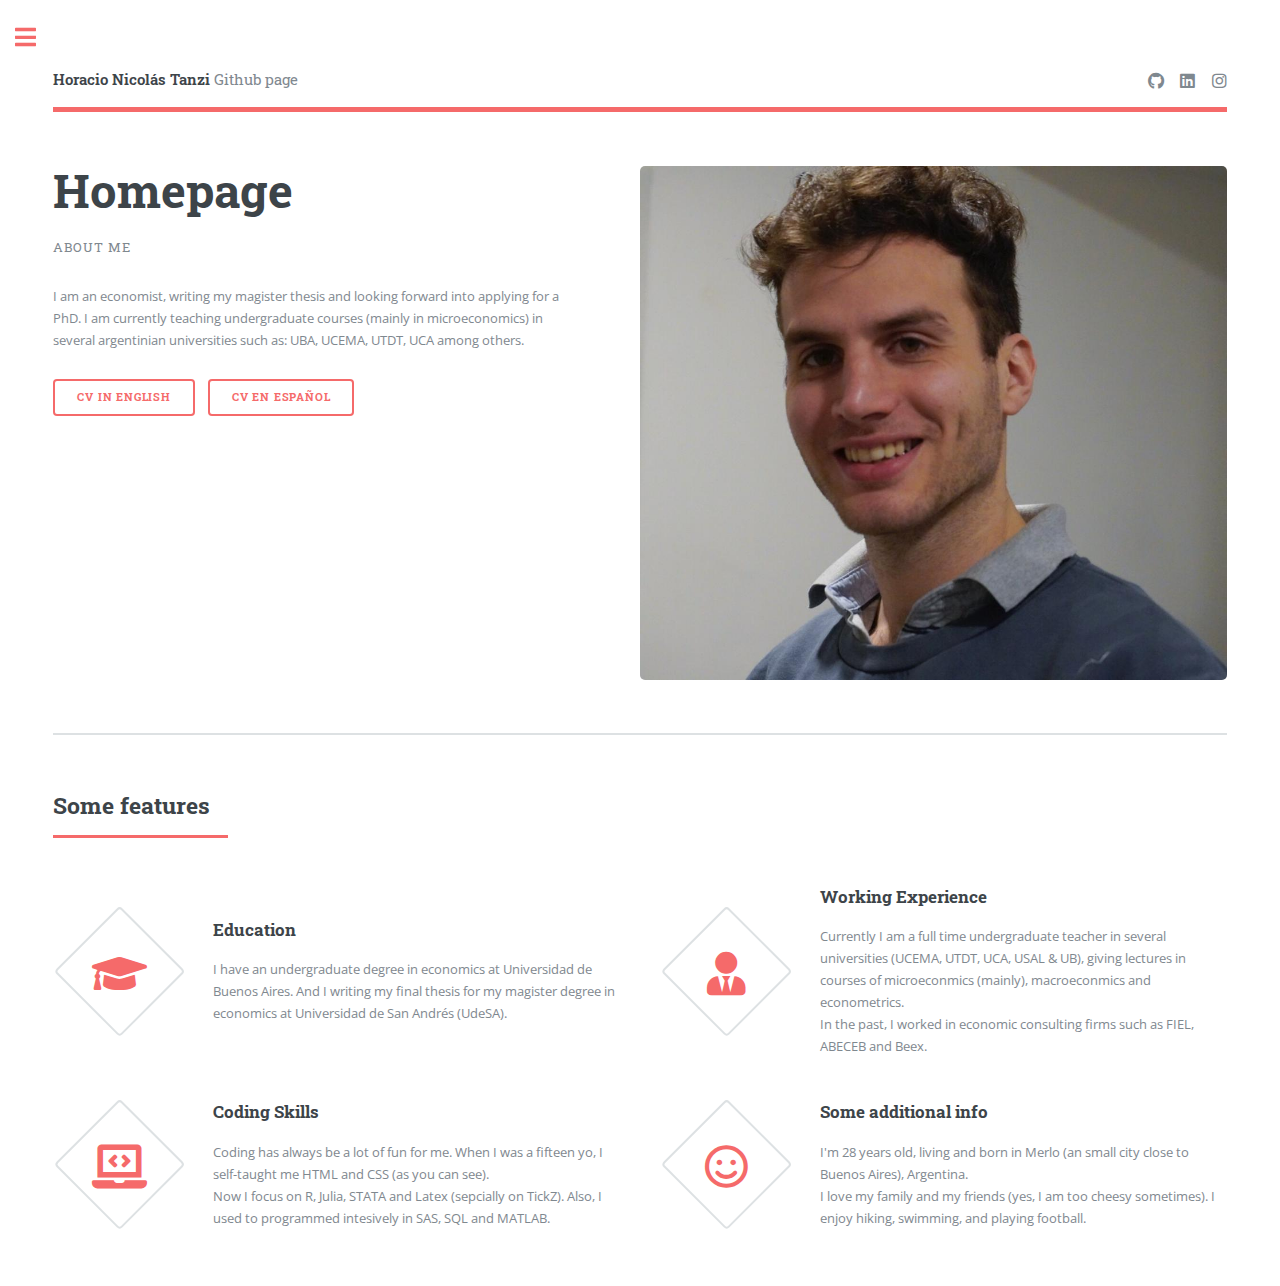
==== index.html @ 4863e39a "Add files via upload" ====
<!DOCTYPE HTML>
<html>
	<head>
		<title>Nicolas Tanzi</title>
		<meta charset="utf-8" />
		<meta name="viewport" content="width=device-width, initial-scale=1, user-scalable=no" />
		<link rel="stylesheet" href="assets/css/main.css" />
	</head>
	<body class="is-preload">

		<!-- Wrapper -->
			<div id="wrapper">

				<!-- Main -->
					<div id="main">
						<div class="inner">

							<!-- Header -->
								<header id="header">
									<a href="index.html" class="logo"><strong>Horacio Nicolás Tanzi</strong> Github page</a>
									<ul class="icons">
										<li><a href="https://github.com/nicotanzi" class="icon brands fa-github"><span class="label">GitHub</span></a></li>
										<li><a href="https://www.linkedin.com/in/nico-tanzi/" class="icon brands fa-linkedin"><span class="label">LinkedIn</span></a></li>
										<li><a href="https://www.instagram.com/tanzinicolas" class="icon brands fa-instagram"><span class="label">Instagram</span></a></li>
									</ul>
								</header>

							<!-- Banner -->
								<section id="banner">
									<div class="content">
										<header>
											<h1>Homepage</h1>
											<p>About me</p>
										</header>
										<p>I am an economist, writing my magister thesis and looking forward into applying for a PhD.
										I am currently teaching undergraduate courses (mainly in microeconomics) in several argentinian universities such as: UBA, UCEMA, UTDT, UCA among others.</p>
										<ul class="actions">
											<li><a href="CV\CV - Tanzi, Horacio Nicolas EN.pdf" class="button big">CV in english</a></li>
											<li><a href="CV\CV - Tanzi, Horacio Nicolás ES.pdf" class="button big">CV en español</a></li>
										</ul>
									</div>
									<span class="image object">
										<img src="images/pic02.jpg" alt="" />
									</span>
								</section>

							<!-- Información -->
								<section>
									<header class="major">
										<h2>Some features</h2>
									</header>
									<div class="features">
										<article>
											<span class="icon solid fa-graduation-cap"></span>
											<div class="content">
												<h3>Education</h3>
												<p>I have an undergraduate degree in economics at Universidad de Buenos Aires. And I writing my final thesis for my magister degree in economics at Universidad de San Andrés (UdeSA).</p>
											</div>
										</article>
										<article>
											<span class="icon solid fa-user-tie"></span>
											<div class="content">
												<h3>Working Experience</h3>
												<p>Currently I am a full time undergraduate teacher in several universities (UCEMA, UTDT, UCA, USAL & UB), giving lectures in courses of microeconmics (mainly), macroeconmics and econometrics.
												<br>In the past, I worked in economic consulting firms such as FIEL, ABECEB and Beex.</p>
											</div>
										</article>
										<article>
											<span class="icon solid fa-laptop-code"></span>
											<div class="content">
												<h3>Coding Skills</h3>
												<p>Coding has always be a lot of fun for me. When I was a fifteen yo, I self-taught me HTML and CSS (as you can see).
													<br>Now I focus on R, Julia, STATA and Latex (sepcially on TickZ).
													Also, I used to programmed intesively in SAS, SQL and MATLAB.</p>
											</div>
										</article>
										<article>
											<span class="icon fa-smile"></span>
											<div class="content">
												<h3>Some additional info</h3>
												<p>I'm 28 years old, living and born in Merlo (an small city close to Buenos Aires), Argentina.
													<br> I love my family and my friends (yes, I am too cheesy sometimes). I enjoy hiking, swimming, and playing football. </p>
											</div>
										</article>
									</div>
								</section>

						</div>
					</div>

				<!-- Barra Lateral -->
					<div id="sidebar">
						<div class="inner">

							<!-- Panel de búsqueda -->
								<section id="search" class="alt">
									<form method="post" action="#">
										<input type="text" name="query" id="query" placeholder="Search" />
									</form>
								</section>

							<!-- Menu -->
								<nav id="menu">
									<header class="major">
										<h2>Menu</h2>
									</header>
									<ul>
										<li><a href="index.html">Homepage</a></li>
										<li><a href="resume.html">Resume</a></li>
										<li><a href="coding_sample.html">Coding Sample</a></li>
										<li>
											<span class="opener">Teaching</span>
											<ul>
												<li><a href="#">Recursive Macroeconomics - UdeSA</a></li>
												<li><a href="#">Teoría Microeconómica - UCEMA</a></li>
												<li><a href="#">Econometría - UB</a></li>
												<li><a href="#">Economía II - UTDT</a></li>
												<li><a href="#">Microeconomía - USAL</a></li>
												<li><a href="#">Microeconomía Superior - USAL</a></li>
												<li><a href="#">Introducción a la Microeconomía - UCA</a></li>
												<li><a href="#">Microeconomía I - UBA</a></li>
												<li><a href="#">Introducción a la Microeconomía - UdeSA</a></li>
											</ul>
										</li>
										<li><a href="#">Magister Thesis</a></li>
										<li>
											<span class="opener">Other Projects</span>
											<ul>
												<li><a href="#">Gender Gap</a></li>
												<li><a href="#">A guide to HANK</a></li>
												<li><a href="#">Value Function Iteration in Julia</a></li>
											</ul>
										</li>
									</ul>
								</nav>

							<!-- Contacto -->
								<section>
									<header class="major">
										<h2>Contact info</h2>
									</header>
									<!-- <p>Some optional text.</p> -->
									<ul class="contact">
										<li class="icon solid fa-envelope">nico[.]tanzi[a]gmail[.]com</li>
										<li class="icon solid fa-phone"> +54 11 3619-xxxx</li>
										<li class="icon solid fa-home">Merlo, Buenos Aires<br />
										Argentina</li>
									</ul>
								</section>

							<!-- Pie -->
								<footer id="footer">
									<p class="copyright"> Thanks for visiting this humble page! Have a nice day!</p>
								</footer>

						</div>
					</div>

			</div>

		<!-- Scripts -->
			<script src="assets/js/jquery.min.js"></script>
			<script src="assets/js/browser.min.js"></script>
			<script src="assets/js/breakpoints.min.js"></script>
			<script src="assets/js/util.js"></script>
			<script src="assets/js/main.js"></script>

	</body>
</html>
---- assets/css/main.css ----
@import url(fontawesome-all.min.css);
@import url("https://fonts.googleapis.com/css?family=Open+Sans:400,600,400italic,600italic|Roboto+Slab:400,700");
/*
	Editorial by HTML5 UP
	html5up.net | @ajlkn
	Free for personal and commercial use under the CCA 3.0 license (html5up.net/license)
*/
html, body, div, span, applet, object,
iframe, h1, h2, h3, h4, h5, h6, p, blockquote,
pre, a, abbr, acronym, address, big, cite,
code, del, dfn, em, img, ins, kbd, q, s, samp,
small, strike, strong, sub, sup, tt, var, b,
u, i, center, dl, dt, dd, ol, ul, li, fieldset,
form, label, legend, table, caption, tbody,
tfoot, thead, tr, th, td, article, aside,
canvas, details, embed, figure, figcaption,
footer, header, hgroup, menu, nav, output, ruby,
section, summary, time, mark, audio, video {
  margin: 0;
  padding: 0;
  border: 0;
  font-size: 100%;
  font: inherit;
  vertical-align: baseline; }

article, aside, details, figcaption, figure,
footer, header, hgroup, menu, nav, section {
  display: block; }

body {
  line-height: 1; }

ol, ul {
  list-style: none; }

blockquote, q {
  quotes: none; }
  blockquote:before, blockquote:after, q:before, q:after {
    content: '';
    content: none; }

table {
  border-collapse: collapse;
  border-spacing: 0; }

body {
  -webkit-text-size-adjust: none; }

mark {
  background-color: transparent;
  color: inherit; }

input::-moz-focus-inner {
  border: 0;
  padding: 0; }

input, select, textarea {
  -moz-appearance: none;
  -webkit-appearance: none;
  -ms-appearance: none;
  appearance: none; }

/* Basic */
@-ms-viewport {
  width: device-width; }

body {
  -ms-overflow-style: scrollbar; }

@media screen and (max-width: 480px) {
  html, body {
    min-width: 320px; } }

html {
  box-sizing: border-box; }

*, *:before, *:after {
  box-sizing: inherit; }

body {
  background: #ffffff; }
  body.is-preload *, body.is-preload *:before, body.is-preload *:after, body.is-resizing *, body.is-resizing *:before, body.is-resizing *:after {
    -moz-animation: none !important;
    -webkit-animation: none !important;
    -ms-animation: none !important;
    animation: none !important;
    -moz-transition: none !important;
    -webkit-transition: none !important;
    -ms-transition: none !important;
    transition: none !important; }

/* Type */
body, input, select, textarea {
  color: #7f888f;
  font-family: "Open Sans", sans-serif;
  font-size: 13pt;
  font-weight: 400;
  line-height: 1.65; }
  @media screen and (max-width: 1680px) {
    body, input, select, textarea {
      font-size: 11pt; } }
  @media screen and (max-width: 1280px) {
    body, input, select, textarea {
      font-size: 10pt; } }
  @media screen and (max-width: 360px) {
    body, input, select, textarea {
      font-size: 9pt; } }

a {
  -moz-transition: color 0.2s ease-in-out, border-bottom-color 0.2s ease-in-out;
  -webkit-transition: color 0.2s ease-in-out, border-bottom-color 0.2s ease-in-out;
  -ms-transition: color 0.2s ease-in-out, border-bottom-color 0.2s ease-in-out;
  transition: color 0.2s ease-in-out, border-bottom-color 0.2s ease-in-out;
  border-bottom: dotted 1px;
  color: #f56a6a;
  text-decoration: none; }
  a:hover {
    border-bottom-color: #f56a6a;
    color: #f56a6a !important; }
    a:hover strong {
      color: inherit; }

strong, b {
  color: #3d4449;
  font-weight: 600; }

em, i {
  font-style: italic; }

p {
  margin: 0 0 2em 0; }

h1, h2, h3, h4, h5, h6 {
  color: #3d4449;
  font-family: "Roboto Slab", serif;
  font-weight: 700;
  line-height: 1.5;
  margin: 0 0 1em 0; }
  h1 a, h2 a, h3 a, h4 a, h5 a, h6 a {
    color: inherit;
    text-decoration: none;
    border-bottom: 0; }

h1 {
  font-size: 4em;
  margin: 0 0 0.5em 0;
  line-height: 1.3; }

h2 {
  font-size: 1.75em; }

h3 {
  font-size: 1.25em; }

h4 {
  font-size: 1.1em; }

h5 {
  font-size: 0.9em; }

h6 {
  font-size: 0.7em; }

@media screen and (max-width: 1680px) {
  h1 {
    font-size: 3.5em; } }

@media screen and (max-width: 980px) {
  h1 {
    font-size: 3.25em; } }

@media screen and (max-width: 736px) {
  h1 {
    font-size: 2em;
    line-height: 1.4; }
  h2 {
    font-size: 1.5em; } }

sub {
  font-size: 0.8em;
  position: relative;
  top: 0.5em; }

sup {
  font-size: 0.8em;
  position: relative;
  top: -0.5em; }

blockquote {
  border-left: solid 3px rgba(210, 215, 217, 0.75);
  font-style: italic;
  margin: 0 0 2em 0;
  padding: 0.5em 0 0.5em 2em; }

code {
  background: rgba(230, 235, 237, 0.25);
  border-radius: 0.375em;
  border: solid 1px rgba(210, 215, 217, 0.75);
  font-family: "Courier New", monospace;
  font-size: 0.9em;
  margin: 0 0.25em;
  padding: 0.25em 0.65em; }

pre {
  -webkit-overflow-scrolling: touch;
  font-family: "Courier New", monospace;
  font-size: 0.9em;
  margin: 0 0 2em 0; }
  pre code {
    display: block;
    line-height: 1.75;
    padding: 1em 1.5em;
    overflow-x: auto; }

hr {
  border: 0;
  border-bottom: solid 1px rgba(210, 215, 217, 0.75);
  margin: 2em 0; }
  hr.major {
    margin: 3em 0; }

.align-left {
  text-align: left; }

.align-center {
  text-align: center; }

.align-right {
  text-align: right; }

/* Row */
.row {
  display: flex;
  flex-wrap: wrap;
  box-sizing: border-box;
  align-items: stretch; }
  .row > * {
    box-sizing: border-box; }
  .row.gtr-uniform > * > :last-child {
    margin-bottom: 0; }
  .row.aln-left {
    justify-content: flex-start; }
  .row.aln-center {
    justify-content: center; }
  .row.aln-right {
    justify-content: flex-end; }
  .row.aln-top {
    align-items: flex-start; }
  .row.aln-middle {
    align-items: center; }
  .row.aln-bottom {
    align-items: flex-end; }
  .row > .imp {
    order: -1; }
  .row > .col-1 {
    width: 8.33333%; }
  .row > .off-1 {
    margin-left: 8.33333%; }
  .row > .col-2 {
    width: 16.66667%; }
  .row > .off-2 {
    margin-left: 16.66667%; }
  .row > .col-3 {
    width: 25%; }
  .row > .off-3 {
    margin-left: 25%; }
  .row > .col-4 {
    width: 33.33333%; }
  .row > .off-4 {
    margin-left: 33.33333%; }
  .row > .col-5 {
    width: 41.66667%; }
  .row > .off-5 {
    margin-left: 41.66667%; }
  .row > .col-6 {
    width: 50%; }
  .row > .off-6 {
    margin-left: 50%; }
  .row > .col-7 {
    width: 58.33333%; }
  .row > .off-7 {
    margin-left: 58.33333%; }
  .row > .col-8 {
    width: 66.66667%; }
  .row > .off-8 {
    margin-left: 66.66667%; }
  .row > .col-9 {
    width: 75%; }
  .row > .off-9 {
    margin-left: 75%; }
  .row > .col-10 {
    width: 83.33333%; }
  .row > .off-10 {
    margin-left: 83.33333%; }
  .row > .col-11 {
    width: 91.66667%; }
  .row > .off-11 {
    margin-left: 91.66667%; }
  .row > .col-12 {
    width: 100%; }
  .row > .off-12 {
    margin-left: 100%; }
  .row.gtr-0 {
    margin-top: 0;
    margin-left: 0em; }
    .row.gtr-0 > * {
      padding: 0 0 0 0em; }
    .row.gtr-0.gtr-uniform {
      margin-top: 0em; }
      .row.gtr-0.gtr-uniform > * {
        padding-top: 0em; }
  .row.gtr-25 {
    margin-top: 0;
    margin-left: -0.375em; }
    .row.gtr-25 > * {
      padding: 0 0 0 0.375em; }
    .row.gtr-25.gtr-uniform {
      margin-top: -0.375em; }
      .row.gtr-25.gtr-uniform > * {
        padding-top: 0.375em; }
  .row.gtr-50 {
    margin-top: 0;
    margin-left: -0.75em; }
    .row.gtr-50 > * {
      padding: 0 0 0 0.75em; }
    .row.gtr-50.gtr-uniform {
      margin-top: -0.75em; }
      .row.gtr-50.gtr-uniform > * {
        padding-top: 0.75em; }
  .row {
    margin-top: 0;
    margin-left: -1.5em; }
    .row > * {
      padding: 0 0 0 1.5em; }
    .row.gtr-uniform {
      margin-top: -1.5em; }
      .row.gtr-uniform > * {
        padding-top: 1.5em; }
  .row.gtr-150 {
    margin-top: 0;
    margin-left: -2.25em; }
    .row.gtr-150 > * {
      padding: 0 0 0 2.25em; }
    .row.gtr-150.gtr-uniform {
      margin-top: -2.25em; }
      .row.gtr-150.gtr-uniform > * {
        padding-top: 2.25em; }
  .row.gtr-200 {
    margin-top: 0;
    margin-left: -3em; }
    .row.gtr-200 > * {
      padding: 0 0 0 3em; }
    .row.gtr-200.gtr-uniform {
      margin-top: -3em; }
      .row.gtr-200.gtr-uniform > * {
        padding-top: 3em; }
  @media screen and (max-width: 1680px) {
    .row {
      display: flex;
      flex-wrap: wrap;
      box-sizing: border-box;
      align-items: stretch; }
      .row > * {
        box-sizing: border-box; }
      .row.gtr-uniform > * > :last-child {
        margin-bottom: 0; }
      .row.aln-left {
        justify-content: flex-start; }
      .row.aln-center {
        justify-content: center; }
      .row.aln-right {
        justify-content: flex-end; }
      .row.aln-top {
        align-items: flex-start; }
      .row.aln-middle {
        align-items: center; }
      .row.aln-bottom {
        align-items: flex-end; }
      .row > .imp-xlarge {
        order: -1; }
      .row > .col-1-xlarge {
        width: 8.33333%; }
      .row > .off-1-xlarge {
        margin-left: 8.33333%; }
      .row > .col-2-xlarge {
        width: 16.66667%; }
      .row > .off-2-xlarge {
        margin-left: 16.66667%; }
      .row > .col-3-xlarge {
        width: 25%; }
      .row > .off-3-xlarge {
        margin-left: 25%; }
      .row > .col-4-xlarge {
        width: 33.33333%; }
      .row > .off-4-xlarge {
        margin-left: 33.33333%; }
      .row > .col-5-xlarge {
        width: 41.66667%; }
      .row > .off-5-xlarge {
        margin-left: 41.66667%; }
      .row > .col-6-xlarge {
        width: 50%; }
      .row > .off-6-xlarge {
        margin-left: 50%; }
      .row > .col-7-xlarge {
        width: 58.33333%; }
      .row > .off-7-xlarge {
        margin-left: 58.33333%; }
      .row > .col-8-xlarge {
        width: 66.66667%; }
      .row > .off-8-xlarge {
        margin-left: 66.66667%; }
      .row > .col-9-xlarge {
        width: 75%; }
      .row > .off-9-xlarge {
        margin-left: 75%; }
      .row > .col-10-xlarge {
        width: 83.33333%; }
      .row > .off-10-xlarge {
        margin-left: 83.33333%; }
      .row > .col-11-xlarge {
        width: 91.66667%; }
      .row > .off-11-xlarge {
        margin-left: 91.66667%; }
      .row > .col-12-xlarge {
        width: 100%; }
      .row > .off-12-xlarge {
        margin-left: 100%; }
      .row.gtr-0 {
        margin-top: 0;
        margin-left: 0em; }
        .row.gtr-0 > * {
          padding: 0 0 0 0em; }
        .row.gtr-0.gtr-uniform {
          margin-top: 0em; }
          .row.gtr-0.gtr-uniform > * {
            padding-top: 0em; }
      .row.gtr-25 {
        margin-top: 0;
        margin-left: -0.375em; }
        .row.gtr-25 > * {
          padding: 0 0 0 0.375em; }
        .row.gtr-25.gtr-uniform {
          margin-top: -0.375em; }
          .row.gtr-25.gtr-uniform > * {
            padding-top: 0.375em; }
      .row.gtr-50 {
        margin-top: 0;
        margin-left: -0.75em; }
        .row.gtr-50 > * {
          padding: 0 0 0 0.75em; }
        .row.gtr-50.gtr-uniform {
          margin-top: -0.75em; }
          .row.gtr-50.gtr-uniform > * {
            padding-top: 0.75em; }
      .row {
        margin-top: 0;
        margin-left: -1.5em; }
        .row > * {
          padding: 0 0 0 1.5em; }
        .row.gtr-uniform {
          margin-top: -1.5em; }
          .row.gtr-uniform > * {
            padding-top: 1.5em; }
      .row.gtr-150 {
        margin-top: 0;
        margin-left: -2.25em; }
        .row.gtr-150 > * {
          padding: 0 0 0 2.25em; }
        .row.gtr-150.gtr-uniform {
          margin-top: -2.25em; }
          .row.gtr-150.gtr-uniform > * {
            padding-top: 2.25em; }
      .row.gtr-200 {
        margin-top: 0;
        margin-left: -3em; }
        .row.gtr-200 > * {
          padding: 0 0 0 3em; }
        .row.gtr-200.gtr-uniform {
          margin-top: -3em; }
          .row.gtr-200.gtr-uniform > * {
            padding-top: 3em; } }
  @media screen and (max-width: 1280px) {
    .row {
      display: flex;
      flex-wrap: wrap;
      box-sizing: border-box;
      align-items: stretch; }
      .row > * {
        box-sizing: border-box; }
      .row.gtr-uniform > * > :last-child {
        margin-bottom: 0; }
      .row.aln-left {
        justify-content: flex-start; }
      .row.aln-center {
        justify-content: center; }
      .row.aln-right {
        justify-content: flex-end; }
      .row.aln-top {
        align-items: flex-start; }
      .row.aln-middle {
        align-items: center; }
      .row.aln-bottom {
        align-items: flex-end; }
      .row > .imp-large {
        order: -1; }
      .row > .col-1-large {
        width: 8.33333%; }
      .row > .off-1-large {
        margin-left: 8.33333%; }
      .row > .col-2-large {
        width: 16.66667%; }
      .row > .off-2-large {
        margin-left: 16.66667%; }
      .row > .col-3-large {
        width: 25%; }
      .row > .off-3-large {
        margin-left: 25%; }
      .row > .col-4-large {
        width: 33.33333%; }
      .row > .off-4-large {
        margin-left: 33.33333%; }
      .row > .col-5-large {
        width: 41.66667%; }
      .row > .off-5-large {
        margin-left: 41.66667%; }
      .row > .col-6-large {
        width: 50%; }
      .row > .off-6-large {
        margin-left: 50%; }
      .row > .col-7-large {
        width: 58.33333%; }
      .row > .off-7-large {
        margin-left: 58.33333%; }
      .row > .col-8-large {
        width: 66.66667%; }
      .row > .off-8-large {
        margin-left: 66.66667%; }
      .row > .col-9-large {
        width: 75%; }
      .row > .off-9-large {
        margin-left: 75%; }
      .row > .col-10-large {
        width: 83.33333%; }
      .row > .off-10-large {
        margin-left: 83.33333%; }
      .row > .col-11-large {
        width: 91.66667%; }
      .row > .off-11-large {
        margin-left: 91.66667%; }
      .row > .col-12-large {
        width: 100%; }
      .row > .off-12-large {
        margin-left: 100%; }
      .row.gtr-0 {
        margin-top: 0;
        margin-left: 0em; }
        .row.gtr-0 > * {
          padding: 0 0 0 0em; }
        .row.gtr-0.gtr-uniform {
          margin-top: 0em; }
          .row.gtr-0.gtr-uniform > * {
            padding-top: 0em; }
      .row.gtr-25 {
        margin-top: 0;
        margin-left: -0.375em; }
        .row.gtr-25 > * {
          padding: 0 0 0 0.375em; }
        .row.gtr-25.gtr-uniform {
          margin-top: -0.375em; }
          .row.gtr-25.gtr-uniform > * {
            padding-top: 0.375em; }
      .row.gtr-50 {
        margin-top: 0;
        margin-left: -0.75em; }
        .row.gtr-50 > * {
          padding: 0 0 0 0.75em; }
        .row.gtr-50.gtr-uniform {
          margin-top: -0.75em; }
          .row.gtr-50.gtr-uniform > * {
            padding-top: 0.75em; }
      .row {
        margin-top: 0;
        margin-left: -1.5em; }
        .row > * {
          padding: 0 0 0 1.5em; }
        .row.gtr-uniform {
          margin-top: -1.5em; }
          .row.gtr-uniform > * {
            padding-top: 1.5em; }
      .row.gtr-150 {
        margin-top: 0;
        margin-left: -2.25em; }
        .row.gtr-150 > * {
          padding: 0 0 0 2.25em; }
        .row.gtr-150.gtr-uniform {
          margin-top: -2.25em; }
          .row.gtr-150.gtr-uniform > * {
            padding-top: 2.25em; }
      .row.gtr-200 {
        margin-top: 0;
        margin-left: -3em; }
        .row.gtr-200 > * {
          padding: 0 0 0 3em; }
        .row.gtr-200.gtr-uniform {
          margin-top: -3em; }
          .row.gtr-200.gtr-uniform > * {
            padding-top: 3em; } }
  @media screen and (max-width: 980px) {
    .row {
      display: flex;
      flex-wrap: wrap;
      box-sizing: border-box;
      align-items: stretch; }
      .row > * {
        box-sizing: border-box; }
      .row.gtr-uniform > * > :last-child {
        margin-bottom: 0; }
      .row.aln-left {
        justify-content: flex-start; }
      .row.aln-center {
        justify-content: center; }
      .row.aln-right {
        justify-content: flex-end; }
      .row.aln-top {
        align-items: flex-start; }
      .row.aln-middle {
        align-items: center; }
      .row.aln-bottom {
        align-items: flex-end; }
      .row > .imp-medium {
        order: -1; }
      .row > .col-1-medium {
        width: 8.33333%; }
      .row > .off-1-medium {
        margin-left: 8.33333%; }
      .row > .col-2-medium {
        width: 16.66667%; }
      .row > .off-2-medium {
        margin-left: 16.66667%; }
      .row > .col-3-medium {
        width: 25%; }
      .row > .off-3-medium {
        margin-left: 25%; }
      .row > .col-4-medium {
        width: 33.33333%; }
      .row > .off-4-medium {
        margin-left: 33.33333%; }
      .row > .col-5-medium {
        width: 41.66667%; }
      .row > .off-5-medium {
        margin-left: 41.66667%; }
      .row > .col-6-medium {
        width: 50%; }
      .row > .off-6-medium {
        margin-left: 50%; }
      .row > .col-7-medium {
        width: 58.33333%; }
      .row > .off-7-medium {
        margin-left: 58.33333%; }
      .row > .col-8-medium {
        width: 66.66667%; }
      .row > .off-8-medium {
        margin-left: 66.66667%; }
      .row > .col-9-medium {
        width: 75%; }
      .row > .off-9-medium {
        margin-left: 75%; }
      .row > .col-10-medium {
        width: 83.33333%; }
      .row > .off-10-medium {
        margin-left: 83.33333%; }
      .row > .col-11-medium {
        width: 91.66667%; }
      .row > .off-11-medium {
        margin-left: 91.66667%; }
      .row > .col-12-medium {
        width: 100%; }
      .row > .off-12-medium {
        margin-left: 100%; }
      .row.gtr-0 {
        margin-top: 0;
        margin-left: 0em; }
        .row.gtr-0 > * {
          padding: 0 0 0 0em; }
        .row.gtr-0.gtr-uniform {
          margin-top: 0em; }
          .row.gtr-0.gtr-uniform > * {
            padding-top: 0em; }
      .row.gtr-25 {
        margin-top: 0;
        margin-left: -0.375em; }
        .row.gtr-25 > * {
          padding: 0 0 0 0.375em; }
        .row.gtr-25.gtr-uniform {
          margin-top: -0.375em; }
          .row.gtr-25.gtr-uniform > * {
            padding-top: 0.375em; }
      .row.gtr-50 {
        margin-top: 0;
        margin-left: -0.75em; }
        .row.gtr-50 > * {
          padding: 0 0 0 0.75em; }
        .row.gtr-50.gtr-uniform {
          margin-top: -0.75em; }
          .row.gtr-50.gtr-uniform > * {
            padding-top: 0.75em; }
      .row {
        margin-top: 0;
        margin-left: -1.5em; }
        .row > * {
          padding: 0 0 0 1.5em; }
        .row.gtr-uniform {
          margin-top: -1.5em; }
          .row.gtr-uniform > * {
            padding-top: 1.5em; }
      .row.gtr-150 {
        margin-top: 0;
        margin-left: -2.25em; }
        .row.gtr-150 > * {
          padding: 0 0 0 2.25em; }
        .row.gtr-150.gtr-uniform {
          margin-top: -2.25em; }
          .row.gtr-150.gtr-uniform > * {
            padding-top: 2.25em; }
      .row.gtr-200 {
        margin-top: 0;
        margin-left: -3em; }
        .row.gtr-200 > * {
          padding: 0 0 0 3em; }
        .row.gtr-200.gtr-uniform {
          margin-top: -3em; }
          .row.gtr-200.gtr-uniform > * {
            padding-top: 3em; } }
  @media screen and (max-width: 736px) {
    .row {
      display: flex;
      flex-wrap: wrap;
      box-sizing: border-box;
      align-items: stretch; }
      .row > * {
        box-sizing: border-box; }
      .row.gtr-uniform > * > :last-child {
        margin-bottom: 0; }
      .row.aln-left {
        justify-content: flex-start; }
      .row.aln-center {
        justify-content: center; }
      .row.aln-right {
        justify-content: flex-end; }
      .row.aln-top {
        align-items: flex-start; }
      .row.aln-middle {
        align-items: center; }
      .row.aln-bottom {
        align-items: flex-end; }
      .row > .imp-small {
        order: -1; }
      .row > .col-1-small {
        width: 8.33333%; }
      .row > .off-1-small {
        margin-left: 8.33333%; }
      .row > .col-2-small {
        width: 16.66667%; }
      .row > .off-2-small {
        margin-left: 16.66667%; }
      .row > .col-3-small {
        width: 25%; }
      .row > .off-3-small {
        margin-left: 25%; }
      .row > .col-4-small {
        width: 33.33333%; }
      .row > .off-4-small {
        margin-left: 33.33333%; }
      .row > .col-5-small {
        width: 41.66667%; }
      .row > .off-5-small {
        margin-left: 41.66667%; }
      .row > .col-6-small {
        width: 50%; }
      .row > .off-6-small {
        margin-left: 50%; }
      .row > .col-7-small {
        width: 58.33333%; }
      .row > .off-7-small {
        margin-left: 58.33333%; }
      .row > .col-8-small {
        width: 66.66667%; }
      .row > .off-8-small {
        margin-left: 66.66667%; }
      .row > .col-9-small {
        width: 75%; }
      .row > .off-9-small {
        margin-left: 75%; }
      .row > .col-10-small {
        width: 83.33333%; }
      .row > .off-10-small {
        margin-left: 83.33333%; }
      .row > .col-11-small {
        width: 91.66667%; }
      .row > .off-11-small {
        margin-left: 91.66667%; }
      .row > .col-12-small {
        width: 100%; }
      .row > .off-12-small {
        margin-left: 100%; }
      .row.gtr-0 {
        margin-top: 0;
        margin-left: 0em; }
        .row.gtr-0 > * {
          padding: 0 0 0 0em; }
        .row.gtr-0.gtr-uniform {
          margin-top: 0em; }
          .row.gtr-0.gtr-uniform > * {
            padding-top: 0em; }
      .row.gtr-25 {
        margin-top: 0;
        margin-left: -0.375em; }
        .row.gtr-25 > * {
          padding: 0 0 0 0.375em; }
        .row.gtr-25.gtr-uniform {
          margin-top: -0.375em; }
          .row.gtr-25.gtr-uniform > * {
            padding-top: 0.375em; }
      .row.gtr-50 {
        margin-top: 0;
        margin-left: -0.75em; }
        .row.gtr-50 > * {
          padding: 0 0 0 0.75em; }
        .row.gtr-50.gtr-uniform {
          margin-top: -0.75em; }
          .row.gtr-50.gtr-uniform > * {
            padding-top: 0.75em; }
      .row {
        margin-top: 0;
        margin-left: -1.5em; }
        .row > * {
          padding: 0 0 0 1.5em; }
        .row.gtr-uniform {
          margin-top: -1.5em; }
          .row.gtr-uniform > * {
            padding-top: 1.5em; }
      .row.gtr-150 {
        margin-top: 0;
        margin-left: -2.25em; }
        .row.gtr-150 > * {
          padding: 0 0 0 2.25em; }
        .row.gtr-150.gtr-uniform {
          margin-top: -2.25em; }
          .row.gtr-150.gtr-uniform > * {
            padding-top: 2.25em; }
      .row.gtr-200 {
        margin-top: 0;
        margin-left: -3em; }
        .row.gtr-200 > * {
          padding: 0 0 0 3em; }
        .row.gtr-200.gtr-uniform {
          margin-top: -3em; }
          .row.gtr-200.gtr-uniform > * {
            padding-top: 3em; } }
  @media screen and (max-width: 480px) {
    .row {
      display: flex;
      flex-wrap: wrap;
      box-sizing: border-box;
      align-items: stretch; }
      .row > * {
        box-sizing: border-box; }
      .row.gtr-uniform > * > :last-child {
        margin-bottom: 0; }
      .row.aln-left {
        justify-content: flex-start; }
      .row.aln-center {
        justify-content: center; }
      .row.aln-right {
        justify-content: flex-end; }
      .row.aln-top {
        align-items: flex-start; }
      .row.aln-middle {
        align-items: center; }
      .row.aln-bottom {
        align-items: flex-end; }
      .row > .imp-xsmall {
        order: -1; }
      .row > .col-1-xsmall {
        width: 8.33333%; }
      .row > .off-1-xsmall {
        margin-left: 8.33333%; }
      .row > .col-2-xsmall {
        width: 16.66667%; }
      .row > .off-2-xsmall {
        margin-left: 16.66667%; }
      .row > .col-3-xsmall {
        width: 25%; }
      .row > .off-3-xsmall {
        margin-left: 25%; }
      .row > .col-4-xsmall {
        width: 33.33333%; }
      .row > .off-4-xsmall {
        margin-left: 33.33333%; }
      .row > .col-5-xsmall {
        width: 41.66667%; }
      .row > .off-5-xsmall {
        margin-left: 41.66667%; }
      .row > .col-6-xsmall {
        width: 50%; }
      .row > .off-6-xsmall {
        margin-left: 50%; }
      .row > .col-7-xsmall {
        width: 58.33333%; }
      .row > .off-7-xsmall {
        margin-left: 58.33333%; }
      .row > .col-8-xsmall {
        width: 66.66667%; }
      .row > .off-8-xsmall {
        margin-left: 66.66667%; }
      .row > .col-9-xsmall {
        width: 75%; }
      .row > .off-9-xsmall {
        margin-left: 75%; }
      .row > .col-10-xsmall {
        width: 83.33333%; }
      .row > .off-10-xsmall {
        margin-left: 83.33333%; }
      .row > .col-11-xsmall {
        width: 91.66667%; }
      .row > .off-11-xsmall {
        margin-left: 91.66667%; }
      .row > .col-12-xsmall {
        width: 100%; }
      .row > .off-12-xsmall {
        margin-left: 100%; }
      .row.gtr-0 {
        margin-top: 0;
        margin-left: 0em; }
        .row.gtr-0 > * {
          padding: 0 0 0 0em; }
        .row.gtr-0.gtr-uniform {
          margin-top: 0em; }
          .row.gtr-0.gtr-uniform > * {
            padding-top: 0em; }
      .row.gtr-25 {
        margin-top: 0;
        margin-left: -0.375em; }
        .row.gtr-25 > * {
          padding: 0 0 0 0.375em; }
        .row.gtr-25.gtr-uniform {
          margin-top: -0.375em; }
          .row.gtr-25.gtr-uniform > * {
            padding-top: 0.375em; }
      .row.gtr-50 {
        margin-top: 0;
        margin-left: -0.75em; }
        .row.gtr-50 > * {
          padding: 0 0 0 0.75em; }
        .row.gtr-50.gtr-uniform {
          margin-top: -0.75em; }
          .row.gtr-50.gtr-uniform > * {
            padding-top: 0.75em; }
      .row {
        margin-top: 0;
        margin-left: -1.5em; }
        .row > * {
          padding: 0 0 0 1.5em; }
        .row.gtr-uniform {
          margin-top: -1.5em; }
          .row.gtr-uniform > * {
            padding-top: 1.5em; }
      .row.gtr-150 {
        margin-top: 0;
        margin-left: -2.25em; }
        .row.gtr-150 > * {
          padding: 0 0 0 2.25em; }
        .row.gtr-150.gtr-uniform {
          margin-top: -2.25em; }
          .row.gtr-150.gtr-uniform > * {
            padding-top: 2.25em; }
      .row.gtr-200 {
        margin-top: 0;
        margin-left: -3em; }
        .row.gtr-200 > * {
          padding: 0 0 0 3em; }
        .row.gtr-200.gtr-uniform {
          margin-top: -3em; }
          .row.gtr-200.gtr-uniform > * {
            padding-top: 3em; } }

/* Section/Article */
section.special, article.special {
  text-align: center; }

header p {
  font-family: "Roboto Slab", serif;
  font-size: 1em;
  font-weight: 400;
  letter-spacing: 0.075em;
  margin-top: -0.5em;
  text-transform: uppercase; }

header.major > :last-child {
  border-bottom: solid 3px #f56a6a;
  display: inline-block;
  margin: 0 0 2em 0;
  padding: 0 0.75em 0.5em 0; }

header.main > :last-child {
  margin: 0 0 1em 0; }

/* Form */
form {
  margin: 0 0 2em 0; }

label {
  color: #3d4449;
  display: block;
  font-size: 0.9em;
  font-weight: 600;
  margin: 0 0 1em 0; }

input[type="text"],
input[type="password"],
input[type="email"],
input[type="tel"],
input[type="search"],
input[type="url"],
select,
textarea {
  -moz-appearance: none;
  -webkit-appearance: none;
  -ms-appearance: none;
  appearance: none;
  background: #ffffff;
  border-radius: 0.375em;
  border: none;
  border: solid 1px rgba(210, 215, 217, 0.75);
  color: inherit;
  display: block;
  outline: 0;
  padding: 0 1em;
  text-decoration: none;
  width: 100%; }
  input[type="text"]:invalid,
  input[type="password"]:invalid,
  input[type="email"]:invalid,
  input[type="tel"]:invalid,
  input[type="search"]:invalid,
  input[type="url"]:invalid,
  select:invalid,
  textarea:invalid {
    box-shadow: none; }
  input[type="text"]:focus,
  input[type="password"]:focus,
  input[type="email"]:focus,
  input[type="tel"]:focus,
  input[type="search"]:focus,
  input[type="url"]:focus,
  select:focus,
  textarea:focus {
    border-color: #f56a6a;
    box-shadow: 0 0 0 1px #f56a6a; }

select {
  background-image: url("data:image/svg+xml;charset=utf8,%3Csvg xmlns='http://www.w3.org/2000/svg' width='40' height='40' preserveAspectRatio='none' viewBox='0 0 40 40'%3E%3Cpath d='M9.4,12.3l10.4,10.4l10.4-10.4c0.2-0.2,0.5-0.4,0.9-0.4c0.3,0,0.6,0.1,0.9,0.4l3.3,3.3c0.2,0.2,0.4,0.5,0.4,0.9 c0,0.4-0.1,0.6-0.4,0.9L20.7,31.9c-0.2,0.2-0.5,0.4-0.9,0.4c-0.3,0-0.6-0.1-0.9-0.4L4.3,17.3c-0.2-0.2-0.4-0.5-0.4-0.9 c0-0.4,0.1-0.6,0.4-0.9l3.3-3.3c0.2-0.2,0.5-0.4,0.9-0.4S9.1,12.1,9.4,12.3z' fill='rgba(210, 215, 217, 0.75)' /%3E%3C/svg%3E");
  background-size: 1.25em;
  background-repeat: no-repeat;
  background-position: calc(100% - 1em) center;
  height: 2.75em;
  padding-right: 2.75em;
  text-overflow: ellipsis; }
  select option {
    color: #3d4449;
    background: #ffffff; }
  select:focus::-ms-value {
    background-color: transparent; }
  select::-ms-expand {
    display: none; }

input[type="text"],
input[type="password"],
input[type="email"],
input[type="tel"],
input[type="search"],
input[type="url"],
select {
  height: 2.75em; }

textarea {
  padding: 0.75em 1em; }

input[type="checkbox"],
input[type="radio"] {
  -moz-appearance: none;
  -webkit-appearance: none;
  -ms-appearance: none;
  appearance: none;
  display: block;
  float: left;
  margin-right: -2em;
  opacity: 0;
  width: 1em;
  z-index: -1; }
  input[type="checkbox"] + label,
  input[type="radio"] + label {
    text-decoration: none;
    color: #7f888f;
    cursor: pointer;
    display: inline-block;
    font-size: 1em;
    font-weight: 400;
    padding-left: 2.4em;
    padding-right: 0.75em;
    position: relative; }
    input[type="checkbox"] + label:before,
    input[type="radio"] + label:before {
      -moz-osx-font-smoothing: grayscale;
      -webkit-font-smoothing: antialiased;
      display: inline-block;
      font-style: normal;
      font-variant: normal;
      text-rendering: auto;
      line-height: 1;
      text-transform: none !important;
      font-family: 'Font Awesome 5 Free';
      font-weight: 900; }
    input[type="checkbox"] + label:before,
    input[type="radio"] + label:before {
      background: #ffffff;
      border-radius: 0.375em;
      border: solid 1px rgba(210, 215, 217, 0.75);
      content: '';
      display: inline-block;
      font-size: 0.8em;
      height: 2.0625em;
      left: 0;
      line-height: 2.0625em;
      position: absolute;
      text-align: center;
      top: 0;
      width: 2.0625em; }
  input[type="checkbox"]:checked + label:before,
  input[type="radio"]:checked + label:before {
    background: #3d4449;
    border-color: #3d4449;
    color: #ffffff;
    content: '\f00c'; }
  input[type="checkbox"]:focus + label:before,
  input[type="radio"]:focus + label:before {
    border-color: #f56a6a;
    box-shadow: 0 0 0 1px #f56a6a; }

input[type="checkbox"] + label:before {
  border-radius: 0.375em; }

input[type="radio"] + label:before {
  border-radius: 100%; }

::-webkit-input-placeholder {
  color: #9fa3a6 !important;
  opacity: 1.0; }

:-moz-placeholder {
  color: #9fa3a6 !important;
  opacity: 1.0; }

::-moz-placeholder {
  color: #9fa3a6 !important;
  opacity: 1.0; }

:-ms-input-placeholder {
  color: #9fa3a6 !important;
  opacity: 1.0; }

/* Box */
.box {
  border-radius: 0.375em;
  border: solid 1px rgba(210, 215, 217, 0.75);
  margin-bottom: 2em;
  padding: 1.5em; }
  .box > :last-child,
  .box > :last-child > :last-child,
  .box > :last-child > :last-child > :last-child {
    margin-bottom: 0; }
  .box.alt {
    border: 0;
    border-radius: 0;
    padding: 0; }

/* Icon */
.icon {
  text-decoration: none;
  border-bottom: none;
  position: relative; }
  .icon:before {
    -moz-osx-font-smoothing: grayscale;
    -webkit-font-smoothing: antialiased;
    display: inline-block;
    font-style: normal;
    font-variant: normal;
    text-rendering: auto;
    line-height: 1;
    text-transform: none !important;
    font-family: 'Font Awesome 5 Free';
    font-weight: 400; }
  .icon > .label {
    display: none; }
  .icon:before {
    line-height: inherit; }
  .icon.solid:before {
    font-weight: 900; }
  .icon.brands:before {
    font-family: 'Font Awesome 5 Brands'; }

/* Image */
.image {
  border-radius: 0.375em;
  border: 0;
  display: inline-block;
  position: relative; }
  .image img {
    border-radius: 0.375em;
    display: block; }
  .image.left, .image.right {
    max-width: 40%; }
    .image.left img, .image.right img {
      width: 100%; }
  .image.left {
    float: left;
    padding: 0 1.5em 1em 0;
    top: 0.25em; }
  .image.right {
    float: right;
    padding: 0 0 1em 1.5em;
    top: 0.25em; }
  .image.fit {
    display: block;
    margin: 0 0 2em 0;
    width: 100%; }
    .image.fit img {
      width: 100%; }
  .image.main {
    display: block;
    margin: 0 0 3em 0;
    width: 100%; }
    .image.main img {
      width: 100%; }

a.image {
  overflow: hidden; }
  a.image img {
    -moz-transition: -moz-transform 0.2s ease;
    -webkit-transition: -webkit-transform 0.2s ease;
    -ms-transition: -ms-transform 0.2s ease;
    transition: transform 0.2s ease; }
  a.image:hover img {
    -moz-transform: scale(1.075);
    -webkit-transform: scale(1.075);
    -ms-transform: scale(1.075);
    transform: scale(1.075); }


/* Logo */
/*
.logo {
  border-radius: 0.375em;
  border: 0;
  display: inline-block;
  position: relative; }
  .logo img {
    border-radius: 0.375em;
    display: block; }
  .logo.left, .logo.right {
    max-width: 40%; }
    .logo.left img, .logo.right img {
      width: 100%; }
  .logo.left {
    float: left;
    padding: 0 1.5em 1em 0;
    top: 0.25em; }
  .logo.right {
    float: right;
    padding: 0 0 1em 1.5em;
    top: 0.25em; }
  .logo.fit {
    display: block;
    margin: 0 0 2em 0;
    width: 100%; }
    .logo.fit img {
      width: 100%; }
  .logo.main {
    display: block;
    margin: 0 0 3em 0;
    width: 100%; }
    .logo.main img {
      width: 100%; }

a.logo {
  overflow: hidden; }
  a.logo img {
    -moz-transition: -moz-transform 0.2s ease;
    -webkit-transition: -webkit-transform 0.2s ease;
    -ms-transition: -ms-transform 0.2s ease;
    transition: transform 0.2s ease; }
  a.logo:hover img {
    -moz-transform: scale(1.075);
    -webkit-transform: scale(1.075);
    -ms-transform: scale(1.075);
    transform: scale(1.075); }
*/
/* List */
ol {
  list-style: decimal;
  margin: 0 0 2em 0;
  padding-left: 1.25em; }
  ol li {
    padding-left: 0.25em; }

ul {
  list-style: disc;
  margin: 0 0 2em 0;
  padding-left: 1em; }
  ul li {
    padding-left: 0.5em; }
  ul.alt {
    list-style: none;
    padding-left: 0; }
    ul.alt li {
      border-top: solid 1px rgba(210, 215, 217, 0.75);
      padding: 0.5em 0; }
      ul.alt li:first-child {
        border-top: 0;
        padding-top: 0; }

dl {
  margin: 0 0 2em 0; }
  dl dt {
    display: block;
    font-weight: 600;
    margin: 0 0 1em 0; }
  dl dd {
    margin-left: 2em; }

/* Actions */
ul.actions {
  display: -moz-flex;
  display: -webkit-flex;
  display: -ms-flex;
  display: flex;
  cursor: default;
  list-style: none;
  margin-left: -1em;
  padding-left: 0; }
  ul.actions li {
    padding: 0 0 0 1em;
    vertical-align: middle; }
  ul.actions.special {
    -moz-justify-content: center;
    -webkit-justify-content: center;
    -ms-justify-content: center;
    justify-content: center;
    width: 100%;
    margin-left: 0; }
    ul.actions.special li:first-child {
      padding-left: 0; }
  ul.actions.stacked {
    -moz-flex-direction: column;
    -webkit-flex-direction: column;
    -ms-flex-direction: column;
    flex-direction: column;
    margin-left: 0; }
    ul.actions.stacked li {
      padding: 1.3em 0 0 0; }
      ul.actions.stacked li:first-child {
        padding-top: 0; }
  ul.actions.fit {
    width: calc(100% + 1em); }
    ul.actions.fit li {
      -moz-flex-grow: 1;
      -webkit-flex-grow: 1;
      -ms-flex-grow: 1;
      flex-grow: 1;
      -moz-flex-shrink: 1;
      -webkit-flex-shrink: 1;
      -ms-flex-shrink: 1;
      flex-shrink: 1;
      width: 100%; }
      ul.actions.fit li > * {
        width: 100%; }
    ul.actions.fit.stacked {
      width: 100%; }

/* Icons */
ul.icons {
  cursor: default;
  list-style: none;
  padding-left: 0; }
  ul.icons li {
    display: inline-block;
    padding: 0 1em 0 0; }
    ul.icons li:last-child {
      padding-right: 0; }
    ul.icons li .icon {
      color: inherit; }
      ul.icons li .icon:before {
        font-size: 1.25em; }

/* Contact */
ul.contact {
  list-style: none;
  padding: 0; }
  ul.contact li {
    text-decoration: none;
    border-top: solid 1px rgba(210, 215, 217, 0.75);
    margin: 1.5em 0 0 0;
    padding: 1.5em 0 0 3em;
    position: relative; }
    ul.contact li:before {
      -moz-osx-font-smoothing: grayscale;
      -webkit-font-smoothing: antialiased;
      display: inline-block;
      font-style: normal;
      font-variant: normal;
      text-rendering: auto;
      line-height: 1;
      text-transform: none !important;
      font-family: 'Font Awesome 5 Free';
      font-weight: 400; }
    ul.contact li:before {
      color: #f56a6a;
      display: inline-block;
      font-size: 1.5em;
      height: 1.125em;
      left: 0;
      line-height: 1.125em;
      position: absolute;
      text-align: center;
      top: 1em;
      width: 1.5em; }
    ul.contact li:first-child {
      border-top: 0;
      margin-top: 0;
      padding-top: 0; }
      ul.contact li:first-child:before {
        top: 0; }
    ul.contact li a {
      color: inherit; }

/* Pagination */
ul.pagination {
  cursor: default;
  list-style: none;
  padding-left: 0; }
  ul.pagination li {
    display: inline-block;
    padding-left: 0;
    vertical-align: middle; }
    ul.pagination li > .page {
      -moz-transition: background-color 0.2s ease-in-out, color 0.2s ease-in-out;
      -webkit-transition: background-color 0.2s ease-in-out, color 0.2s ease-in-out;
      -ms-transition: background-color 0.2s ease-in-out, color 0.2s ease-in-out;
      transition: background-color 0.2s ease-in-out, color 0.2s ease-in-out;
      border-bottom: 0;
      border-radius: 0.375em;
      display: inline-block;
      font-size: 0.8em;
      font-weight: 600;
      height: 2em;
      line-height: 2em;
      margin: 0 0.125em;
      min-width: 2em;
      padding: 0 0.5em;
      text-align: center; }
      ul.pagination li > .page.active {
        background-color: #f56a6a;
        color: #ffffff !important; }
        ul.pagination li > .page.active:hover {
          background-color: #f67878; }
        ul.pagination li > .page.active:active {
          background-color: #f45c5c; }
    ul.pagination li:first-child {
      padding-right: 0.75em; }
    ul.pagination li:last-child {
      padding-left: 0.75em; }
  @media screen and (max-width: 480px) {
    ul.pagination li:nth-child(n+2):nth-last-child(n+2) {
      display: none; }
    ul.pagination li:first-child {
      padding-right: 0; } }

/* Table */
.table-wrapper {
  -webkit-overflow-scrolling: touch;
  overflow-x: auto; }

table {
  margin: 0 0 2em 0;
  width: 100%; }
  table tbody tr {
    border: solid 1px rgba(210, 215, 217, 0.75);
    border-left: 0;
    border-right: 0; }
    table tbody tr:nth-child(2n + 1) {
      background-color: rgba(230, 235, 237, 0.25); }
  table td {
    padding: 0.75em 0.75em; }
  table th {
    color: #3d4449;
    font-size: 0.9em;
    font-weight: 600;
    padding: 0 0.75em 0.75em 0.75em;
    text-align: left; }
  table thead {
    border-bottom: solid 2px rgba(210, 215, 217, 0.75); }
  table tfoot {
    border-top: solid 2px rgba(210, 215, 217, 0.75); }
  table.alt {
    border-collapse: separate; }
    table.alt tbody tr td {
      border: solid 1px rgba(210, 215, 217, 0.75);
      border-left-width: 0;
      border-top-width: 0; }
      table.alt tbody tr td:first-child {
        border-left-width: 1px; }
    table.alt tbody tr:first-child td {
      border-top-width: 1px; }
    table.alt thead {
      border-bottom: 0; }
    table.alt tfoot {
      border-top: 0; }

/* Button */
input[type="submit"],
input[type="reset"],
input[type="button"],
button,
.button {
  -moz-appearance: none;
  -webkit-appearance: none;
  -ms-appearance: none;
  appearance: none;
  -moz-transition: background-color 0.2s ease-in-out, color 0.2s ease-in-out;
  -webkit-transition: background-color 0.2s ease-in-out, color 0.2s ease-in-out;
  -ms-transition: background-color 0.2s ease-in-out, color 0.2s ease-in-out;
  transition: background-color 0.2s ease-in-out, color 0.2s ease-in-out;
  background-color: transparent;
  border-radius: 0.375em;
  border: 0;
  box-shadow: inset 0 0 0 2px #f56a6a;
  color: #f56a6a !important;
  cursor: pointer;
  display: inline-block;
  font-family: "Roboto Slab", serif;
  font-size: 0.8em;
  font-weight: 700;
  height: 3.5em;
  letter-spacing: 0.075em;
  line-height: 3.5em;
  padding: 0 2.25em;
  text-align: center;
  text-decoration: none;
  text-transform: uppercase;
  white-space: nowrap; }
  input[type="submit"]:hover,
  input[type="reset"]:hover,
  input[type="button"]:hover,
  button:hover,
  .button:hover {
    background-color: rgba(245, 106, 106, 0.05); }
  input[type="submit"]:active,
  input[type="reset"]:active,
  input[type="button"]:active,
  button:active,
  .button:active {
    background-color: rgba(245, 106, 106, 0.15); }
  input[type="submit"].icon:before,
  input[type="reset"].icon:before,
  input[type="button"].icon:before,
  button.icon:before,
  .button.icon:before {
    margin-right: 0.5em; }
  input[type="submit"].fit,
  input[type="reset"].fit,
  input[type="button"].fit,
  button.fit,
  .button.fit {
    width: 100%; }
  input[type="submit"].small,
  input[type="reset"].small,
  input[type="button"].small,
  button.small,
  .button.small {
    font-size: 0.6em; }
  input[type="submit"].large,
  input[type="reset"].large,
  input[type="button"].large,
  button.large,
  .button.large {
    font-size: 1em;
    height: 3.65em;
    line-height: 3.65em; }
  input[type="submit"].primary,
  input[type="reset"].primary,
  input[type="button"].primary,
  button.primary,
  .button.primary {
    background-color: #f56a6a;
    box-shadow: none;
    color: #ffffff !important; }
    input[type="submit"].primary:hover,
    input[type="reset"].primary:hover,
    input[type="button"].primary:hover,
    button.primary:hover,
    .button.primary:hover {
      background-color: #f67878; }
    input[type="submit"].primary:active,
    input[type="reset"].primary:active,
    input[type="button"].primary:active,
    button.primary:active,
    .button.primary:active {
      background-color: #f45c5c; }
  input[type="submit"].disabled, input[type="submit"]:disabled,
  input[type="reset"].disabled,
  input[type="reset"]:disabled,
  input[type="button"].disabled,
  input[type="button"]:disabled,
  button.disabled,
  button:disabled,
  .button.disabled,
  .button:disabled {
    pointer-events: none;
    opacity: 0.25; }

/* Mini Posts */
.mini-posts article {
  border-top: solid 1px rgba(210, 215, 217, 0.75);
  margin-top: 2em;
  padding-top: 2em; }
  .mini-posts article .image {
    display: block;
    margin: 0 0 1.5em 0; }
    .mini-posts article .image img {
      display: block;
      width: 100%; }
  .mini-posts article:first-child {
    border-top: 0;
    margin-top: 0;
    padding-top: 0; }

/* Features */
.features {
  display: -moz-flex;
  display: -webkit-flex;
  display: -ms-flex;
  display: flex;
  -moz-flex-wrap: wrap;
  -webkit-flex-wrap: wrap;
  -ms-flex-wrap: wrap;
  flex-wrap: wrap;
  margin: 0 0 2em -3em;
  width: calc(100% + 3em); }
  .features article {
    -moz-align-items: center;
    -webkit-align-items: center;
    -ms-align-items: center;
    align-items: center;
    display: -moz-flex;
    display: -webkit-flex;
    display: -ms-flex;
    display: flex;
    margin: 0 0 3em 3em;
    position: relative;
    width: calc(50% - 3em); }
    .features article:nth-child(2n - 1) {
      margin-right: 1.5em; }
    .features article:nth-child(2n) {
      margin-left: 1.5em; }
    .features article:nth-last-child(1), .features article:nth-last-child(2) {
      margin-bottom: 0; }
    .features article .icon {
      -moz-flex-grow: 0;
      -webkit-flex-grow: 0;
      -ms-flex-grow: 0;
      flex-grow: 0;
      -moz-flex-shrink: 0;
      -webkit-flex-shrink: 0;
      -ms-flex-shrink: 0;
      flex-shrink: 0;
      display: block;
      height: 10em;
      line-height: 10em;
      margin: 0 2em 0 0;
      text-align: center;
      width: 10em; }
      .features article .icon:before {
        color: #f56a6a;
        font-size: 2.75rem;
        position: relative;
        top: 0.05em; }
      .features article .icon:after {
        -moz-transform: rotate(45deg);
        -webkit-transform: rotate(45deg);
        -ms-transform: rotate(45deg);
        transform: rotate(45deg);
        border-radius: 0.25rem;
        border: solid 2px rgba(210, 215, 217, 0.75);
        content: '';
        display: block;
        height: 7em;
        left: 50%;
        margin: -3.5em 0 0 -3.5em;
        position: absolute;
        top: 50%;
        width: 7em; }
    .features article .image {
      display: block;
      margin: 0 2em 0 0; }
      .features article .image img {
        display: block;
        height: 7em; }
    .features article .content {
      -moz-flex-grow: 1;
      -webkit-flex-grow: 1;
      -ms-flex-grow: 1;
      flex-grow: 1;
      -moz-flex-shrink: 1;
      -webkit-flex-shrink: 1;
      -ms-flex-shrink: 1;
      flex-shrink: 1;
      width: 100%; }
      .features article .content > :last-child {
        margin-bottom: 0; }
  @media screen and (max-width: 980px) {
    .features {
      margin: 0 0 2em 0;
      width: 100%; }
      .features article {
        margin: 0 0 3em 0;
        width: 100%; }
        .features article:nth-child(2n - 1) {
          margin-right: 0; }
        .features article:nth-child(2n) {
          margin-left: 0; }
        .features article:nth-last-child(1), .features article:nth-last-child(2) {
          margin-bottom: 3em; }
        .features article:last-child {
          margin-bottom: 0; }
        .features article .icon {
          height: 8em;
          line-height: 8em;
          width: 8em; }
          .features article .icon:before {
            font-size: 2.25rem; }
          .features article .icon:after {
            height: 6em;
            margin: -3em 0 0 -3em;
            width: 6em; } }
  @media screen and (max-width: 480px) {
    .features article {
      -moz-flex-direction: column;
      -webkit-flex-direction: column;
      -ms-flex-direction: column;
      flex-direction: column;
      -moz-align-items: -moz-flex-start;
      -webkit-align-items: -webkit-flex-start;
      -ms-align-items: -ms-flex-start;
      align-items: flex-start; }
      .features article .icon {
        height: 6em;
        line-height: 6em;
        margin: 0 0 1.5em 0;
        width: 6em; }
        .features article .icon:before {
          font-size: 1.5rem; }
        .features article .icon:after {
          height: 4em;
          margin: -2em 0 0 -2em;
          width: 4em; } }
  @media screen and (max-width: 480px) {
    .features article .icon:before {
      font-size: 1.25rem; } }

/* Posts */
.posts {
  display: -moz-flex;
  display: -webkit-flex;
  display: -ms-flex;
  display: flex;
  -moz-flex-wrap: wrap;
  -webkit-flex-wrap: wrap;
  -ms-flex-wrap: wrap;
  flex-wrap: wrap;
  margin: 0 0 2em -6em;
  width: calc(100% + 6em); }
  .posts article {
    -moz-flex-grow: 0;
    -webkit-flex-grow: 0;
    -ms-flex-grow: 0;
    flex-grow: 0;
    -moz-flex-shrink: 1;
    -webkit-flex-shrink: 1;
    -ms-flex-shrink: 1;
    flex-shrink: 1;
    margin: 0 0 6em 6em;
    position: relative;
    width: calc(33.33333% - 6em); }
    .posts article:before {
      background: rgba(210, 215, 217, 0.75);
      content: '';
      display: block;
      height: calc(100% + 6em);
      left: -3em;
      position: absolute;
      top: 0;
      width: 1px; }
    .posts article:after {
      background: rgba(210, 215, 217, 0.75);
      bottom: -3em;
      content: '';
      display: block;
      height: 1px;
      position: absolute;
      right: 0;
      width: calc(100% + 6em); }
    .posts article > :last-child {
      margin-bottom: 0; }
    .posts article .image {
      display: block;
      margin: 0 0 2em 0; }
      .posts article .image img {
        display: block;
        width: 100%; }
  @media screen and (min-width: 1681px) {
    .posts article:nth-child(3n + 1):before {
      display: none; }
    .posts article:nth-child(3n + 1):after {
      width: 100%; }
    .posts article:nth-last-child(1), .posts article:nth-last-child(2), .posts article:nth-last-child(3) {
      margin-bottom: 0; }
      .posts article:nth-last-child(1):before, .posts article:nth-last-child(2):before, .posts article:nth-last-child(3):before {
        height: 100%; }
      .posts article:nth-last-child(1):after, .posts article:nth-last-child(2):after, .posts article:nth-last-child(3):after {
        display: none; } }
  @media screen and (max-width: 1680px) {
    .posts article {
      width: calc(50% - 6em); }
      .posts article:nth-last-child(3) {
        margin-bottom: 6em; } }
  @media screen and (min-width: 481px) and (max-width: 1680px) {
    .posts article:nth-child(2n + 1):before {
      display: none; }
    .posts article:nth-child(2n + 1):after {
      width: 100%; }
    .posts article:nth-last-child(1), .posts article:nth-last-child(2) {
      margin-bottom: 0; }
      .posts article:nth-last-child(1):before, .posts article:nth-last-child(2):before {
        height: 100%; }
      .posts article:nth-last-child(1):after, .posts article:nth-last-child(2):after {
        display: none; } }
  @media screen and (max-width: 736px) {
    .posts {
      margin: 0 0 2em -4.5em;
      width: calc(100% + 4.5em); }
      .posts article {
        margin: 0 0 4.5em 4.5em;
        width: calc(50% - 4.5em); }
        .posts article:before {
          height: calc(100% + 4.5em);
          left: -2.25em; }
        .posts article:after {
          bottom: -2.25em;
          width: calc(100% + 4.5em); }
        .posts article:nth-last-child(3) {
          margin-bottom: 4.5em; } }
  @media screen and (max-width: 480px) {
    .posts {
      margin: 0 0 2em 0;
      width: 100%; }
      .posts article {
        margin: 0 0 4.5em 0;
        width: 100%; }
        .posts article:before {
          display: none; }
        .posts article:after {
          width: 100%; }
        .posts article:last-child {
          margin-bottom: 0; }
          .posts article:last-child:after {
            display: none; } }

/* Wrapper */
#wrapper {
  display: -moz-flex;
  display: -webkit-flex;
  display: -ms-flex;
  display: flex;
  -moz-flex-direction: row-reverse;
  -webkit-flex-direction: row-reverse;
  -ms-flex-direction: row-reverse;
  flex-direction: row-reverse;
  min-height: 100vh; }

/* Main */
#main {
  -moz-flex-grow: 1;
  -webkit-flex-grow: 1;
  -ms-flex-grow: 1;
  flex-grow: 1;
  -moz-flex-shrink: 1;
  -webkit-flex-shrink: 1;
  -ms-flex-shrink: 1;
  flex-shrink: 1;
  width: 100%; }
  #main > .inner {
    padding: 0 6em 0.1em 6em ;
    margin: 0 auto;
    max-width: 110em; }
    #main > .inner > section {
      padding: 6em 0 4em 0 ;
      border-top: solid 2px rgba(210, 215, 217, 0.75); }
      #main > .inner > section:first-of-type {
        border-top: 0 !important; }
  @media screen and (max-width: 1680px) {
    #main > .inner {
      padding: 0 5em 0.1em 5em ; }
      #main > .inner > section {
        padding: 5em 0 3em 0 ; } }
  @media screen and (max-width: 1280px) {
    #main > .inner {
      padding: 0 4em 0.1em 4em ; }
      #main > .inner > section {
        padding: 4em 0 2em 0 ; } }
  @media screen and (max-width: 736px) {
    #main > .inner {
      padding: 0 2em 0.1em 2em ; }
      #main > .inner > section {
        padding: 3em 0 1em 0 ; } }

/* Sidebar */
#search form {
  text-decoration: none;
  position: relative; }
  #search form:before {
    -moz-osx-font-smoothing: grayscale;
    -webkit-font-smoothing: antialiased;
    display: inline-block;
    font-style: normal;
    font-variant: normal;
    text-rendering: auto;
    line-height: 1;
    text-transform: none !important;
    font-family: 'Font Awesome 5 Free';
    font-weight: 900; }
  #search form:before {
    -moz-transform: scaleX(-1);
    -webkit-transform: scaleX(-1);
    -ms-transform: scaleX(-1);
    transform: scaleX(-1);
    color: #7f888f;
    content: '\f002';
    cursor: default;
    display: block;
    font-size: 1.5em;
    height: 2em;
    line-height: 2em;
    opacity: 0.325;
    position: absolute;
    right: 0;
    text-align: center;
    top: 0;
    width: 2em; }
  #search form input[type="text"] {
    padding-right: 2.75em; }

#sidebar {
  -moz-flex-grow: 0;
  -webkit-flex-grow: 0;
  -ms-flex-grow: 0;
  flex-grow: 0;
  -moz-flex-shrink: 0;
  -webkit-flex-shrink: 0;
  -ms-flex-shrink: 0;
  flex-shrink: 0;
  -moz-transition: margin-left 0.5s ease, box-shadow 0.5s ease;
  -webkit-transition: margin-left 0.5s ease, box-shadow 0.5s ease;
  -ms-transition: margin-left 0.5s ease, box-shadow 0.5s ease;
  transition: margin-left 0.5s ease, box-shadow 0.5s ease;
  background-color: #f5f6f7;
  font-size: 0.9em;
  position: relative;
  width: 26em; }
  #sidebar h2 {
    font-size: 1.38889em; }
  #sidebar > .inner {
    padding: 2.22222em 2.22222em 2.44444em 2.22222em ;
    position: relative;
    width: 26em; }
    #sidebar > .inner > * {
      border-bottom: solid 2px rgba(210, 215, 217, 0.75);
      margin: 0 0 3.5em 0;
      padding: 0 0 3.5em 0; }
      #sidebar > .inner > * > :last-child {
        margin-bottom: 0; }
      #sidebar > .inner > *:last-child {
        border-bottom: 0;
        margin-bottom: 0;
        padding-bottom: 0; }
    #sidebar > .inner > .alt {
      background-color: #eff1f2;
      border-bottom: 0;
      margin: -2.22222em 0 4.44444em -2.22222em;
      padding: 2.22222em;
      width: calc(100% + 4.44444em); }
  #sidebar .toggle {
    text-decoration: none;
    -moz-transition: left 0.5s ease;
    -webkit-transition: left 0.5s ease;
    -ms-transition: left 0.5s ease;
    transition: left 0.5s ease;
    -webkit-tap-highlight-color: rgba(255, 255, 255, 0);
    border: 0;
    display: block;
    height: 7.5em;
    left: 26em;
    line-height: 7.5em;
    outline: 0;
    overflow: hidden;
    position: absolute;
    text-align: center;
    text-indent: -15em;
    white-space: nowrap;
    top: 0;
    width: 6em;
    z-index: 10000; }
    #sidebar .toggle:before {
      -moz-osx-font-smoothing: grayscale;
      -webkit-font-smoothing: antialiased;
      display: inline-block;
      font-style: normal;
      font-variant: normal;
      text-rendering: auto;
      line-height: 1;
      text-transform: none !important;
      font-family: 'Font Awesome 5 Free';
      font-weight: 900; }
    #sidebar .toggle:before {
      content: '\f0c9';
      font-size: 2rem;
      height: inherit;
      left: 0;
      line-height: inherit;
      position: absolute;
      text-indent: 0;
      top: 0;
      width: inherit; }
  #sidebar.inactive {
    margin-left: -26em; }
  @media screen and (max-width: 1680px) {
    #sidebar {
      width: 24em; }
      #sidebar > .inner {
        padding: 1.66667em 1.66667em 1.33333em 1.66667em ;
        width: 24em; }
        #sidebar > .inner > .alt {
          margin: -1.66667em 0 3.33333em -1.66667em;
          padding: 1.66667em;
          width: calc(100% + 3.33333em); }
      #sidebar .toggle {
        height: 6.25em;
        left: 24em;
        line-height: 6.25em;
        text-indent: 5em;
        width: 5em; }
        #sidebar .toggle:before {
          font-size: 1.5rem; }
      #sidebar.inactive {
        margin-left: -24em; } }
  @media screen and (max-width: 1280px) {
    #sidebar {
      box-shadow: 0 0 5em 0 rgba(0, 0, 0, 0.175);
      height: 100%;
      left: 0;
      position: fixed;
      top: 0;
      z-index: 10000; }
      #sidebar.inactive {
        box-shadow: none; }
      #sidebar > .inner {
        -webkit-overflow-scrolling: touch;
        height: 100%;
        left: 0;
        overflow-x: hidden;
        overflow-y: auto;
        position: absolute;
        top: 0; }
        #sidebar > .inner:after {
          content: '';
          display: block;
          height: 4em;
          width: 100%; }
      #sidebar .toggle {
        text-indent: 6em;
        width: 6em; }
        #sidebar .toggle:before {
          font-size: 1.5rem;
          margin-left: -0.4375em; }
      body.is-preload #sidebar {
        display: none; } }
  @media screen and (max-width: 736px) {
    #sidebar .toggle {
      text-indent: 7.25em;
      width: 7.25em; }
      #sidebar .toggle:before {
        color: #7f888f;
        margin-left: -0.0625em;
        margin-top: -0.25em;
        font-size: 1.1rem;
        z-index: 1; }
      #sidebar .toggle:after {
        background: rgba(222, 225, 226, 0.75);
        border-radius: 0.375em;
        content: '';
        height: 3.5em;
        left: 1em;
        position: absolute;
        top: 1em;
        width: 5em; } }

/* Header */
#header {
  display: -moz-flex;
  display: -webkit-flex;
  display: -ms-flex;
  display: flex;
  border-bottom: solid 5px #f56a6a;
  padding: 6em 0 1em 0;
  position: relative; }
  #header > * {
    -moz-flex: 1;
    -webkit-flex: 1;
    -ms-flex: 1;
    flex: 1;
    margin-bottom: 0; }
  #header .logo {
    border-bottom: 0;
    color: inherit;
    font-family: "Roboto Slab", serif;
    font-size: 1.125em; }
  #header .icons {
    text-align: right; }
  @media screen and (max-width: 1680px) {
    #header {
      padding-top: 5em; } }
  @media screen and (max-width: 736px) {
    #header {
      padding-top: 6.5em; }
      #header .logo {
        font-size: 1.25em;
        margin: 0; }
      #header .icons {
        height: 5em;
        line-height: 5em;
        position: absolute;
        right: -0.5em;
        top: 0; } }

/* Banner */
#banner {
  padding: 6em 0 4em 0 ;
  display: -moz-flex;
  display: -webkit-flex;
  display: -ms-flex;
  display: flex; }
  #banner h1 {
    margin-top: -0.125em; }
  #banner .content {
    -moz-flex-grow: 1;
    -webkit-flex-grow: 1;
    -ms-flex-grow: 1;
    flex-grow: 1;
    -moz-flex-shrink: 1;
    -webkit-flex-shrink: 1;
    -ms-flex-shrink: 1;
    flex-shrink: 1;
    width: 50%; }
  #banner .image {
    -moz-flex-grow: 0;
    -webkit-flex-grow: 0;
    -ms-flex-grow: 0;
    flex-grow: 0;
    -moz-flex-shrink: 0;
    -webkit-flex-shrink: 0;
    -ms-flex-shrink: 0;
    flex-shrink: 0;
    display: block;
    margin: 0 0 2em 4em;
    width: 50%; }
    #banner .image img {
      height: 100%;
      -moz-object-fit: cover;
      -webkit-object-fit: cover;
      -ms-object-fit: cover;
      object-fit: cover;
      -moz-object-position: center;
      -webkit-object-position: center;
      -ms-object-position: center;
      object-position: center;
      width: 100%; }
  @media screen and (orientation: portrait) {
    #banner {
      -moz-flex-direction: column-reverse;
      -webkit-flex-direction: column-reverse;
      -ms-flex-direction: column-reverse;
      flex-direction: column-reverse; }
      #banner h1 br {
        display: none; }
      #banner .content {
        -moz-flex-grow: 0;
        -webkit-flex-grow: 0;
        -ms-flex-grow: 0;
        flex-grow: 0;
        -moz-flex-shrink: 0;
        -webkit-flex-shrink: 0;
        -ms-flex-shrink: 0;
        flex-shrink: 0;
        width: 100%; }
      #banner .image {
        -moz-flex-grow: 0;
        -webkit-flex-grow: 0;
        -ms-flex-grow: 0;
        flex-grow: 0;
        -moz-flex-shrink: 0;
        -webkit-flex-shrink: 0;
        -ms-flex-shrink: 0;
        flex-shrink: 0;
        margin: 0 0 4em 0;
        height: 25em;
        max-height: 50vh;
        min-height: 18em;
        width: 100%; } }
  @media screen and (orientation: portrait) and (max-width: 480px) {
    #banner .image {
      max-height: 35vh; } }

/* Footer */
#footer .copyright {
  color: #9fa3a6;
  font-size: 0.9em; }
  #footer .copyright a {
    color: inherit; }

/* Menu */
#menu ul {
  -moz-user-select: none;
  -webkit-user-select: none;
  -ms-user-select: none;
  user-select: none;
  color: #3d4449;
  font-family: "Roboto Slab", serif;
  font-weight: 400;
  letter-spacing: 0.075em;
  list-style: none;
  margin-bottom: 0;
  padding: 0;
  text-transform: uppercase; }
  #menu ul a, #menu ul span {
    border-bottom: 0;
    color: inherit;
    cursor: pointer;
    display: block;
    font-size: 0.9em;
    padding: 0.625em 0; }
    #menu ul a:hover, #menu ul span:hover {
      color: #f56a6a; }
    #menu ul a.opener, #menu ul span.opener {
      -moz-transition: color 0.2s ease-in-out;
      -webkit-transition: color 0.2s ease-in-out;
      -ms-transition: color 0.2s ease-in-out;
      transition: color 0.2s ease-in-out;
      text-decoration: none;
      -webkit-tap-highlight-color: rgba(255, 255, 255, 0);
      position: relative; }
      #menu ul a.opener:before, #menu ul span.opener:before {
        -moz-osx-font-smoothing: grayscale;
        -webkit-font-smoothing: antialiased;
        display: inline-block;
        font-style: normal;
        font-variant: normal;
        text-rendering: auto;
        line-height: 1;
        text-transform: none !important;
        font-family: 'Font Awesome 5 Free';
        font-weight: 900; }
      #menu ul a.opener:before, #menu ul span.opener:before {
        -moz-transition: color 0.2s ease-in-out, -moz-transform 0.2s ease-in-out;
        -webkit-transition: color 0.2s ease-in-out, -webkit-transform 0.2s ease-in-out;
        -ms-transition: color 0.2s ease-in-out, -ms-transform 0.2s ease-in-out;
        transition: color 0.2s ease-in-out, transform 0.2s ease-in-out;
        color: #9fa3a6;
        content: '\f078';
        position: absolute;
        right: 0; }
      #menu ul a.opener:hover:before, #menu ul span.opener:hover:before {
        color: #f56a6a; }
      #menu ul a.opener.active + ul, #menu ul span.opener.active + ul {
        display: block; }
      #menu ul a.opener.active:before, #menu ul span.opener.active:before {
        -moz-transform: rotate(-180deg);
        -webkit-transform: rotate(-180deg);
        -ms-transform: rotate(-180deg);
        transform: rotate(-180deg); }

#menu > ul > li {
  border-top: solid 1px rgba(210, 215, 217, 0.75);
  margin: 0.5em 0 0 0;
  padding: 0.5em 0 0 0; }
  #menu > ul > li > ul {
    color: #9fa3a6;
    display: none;
    margin: 0.5em 0 1.5em 0;
    padding-left: 1em; }
    #menu > ul > li > ul a, #menu > ul > li > ul span {
      font-size: 0.8em; }
    #menu > ul > li > ul > li {
      margin: 0.125em 0 0 0;
      padding: 0.125em 0 0 0; }
  #menu > ul > li:first-child {
    border-top: 0;
    margin-top: 0;
    padding-top: 0; }
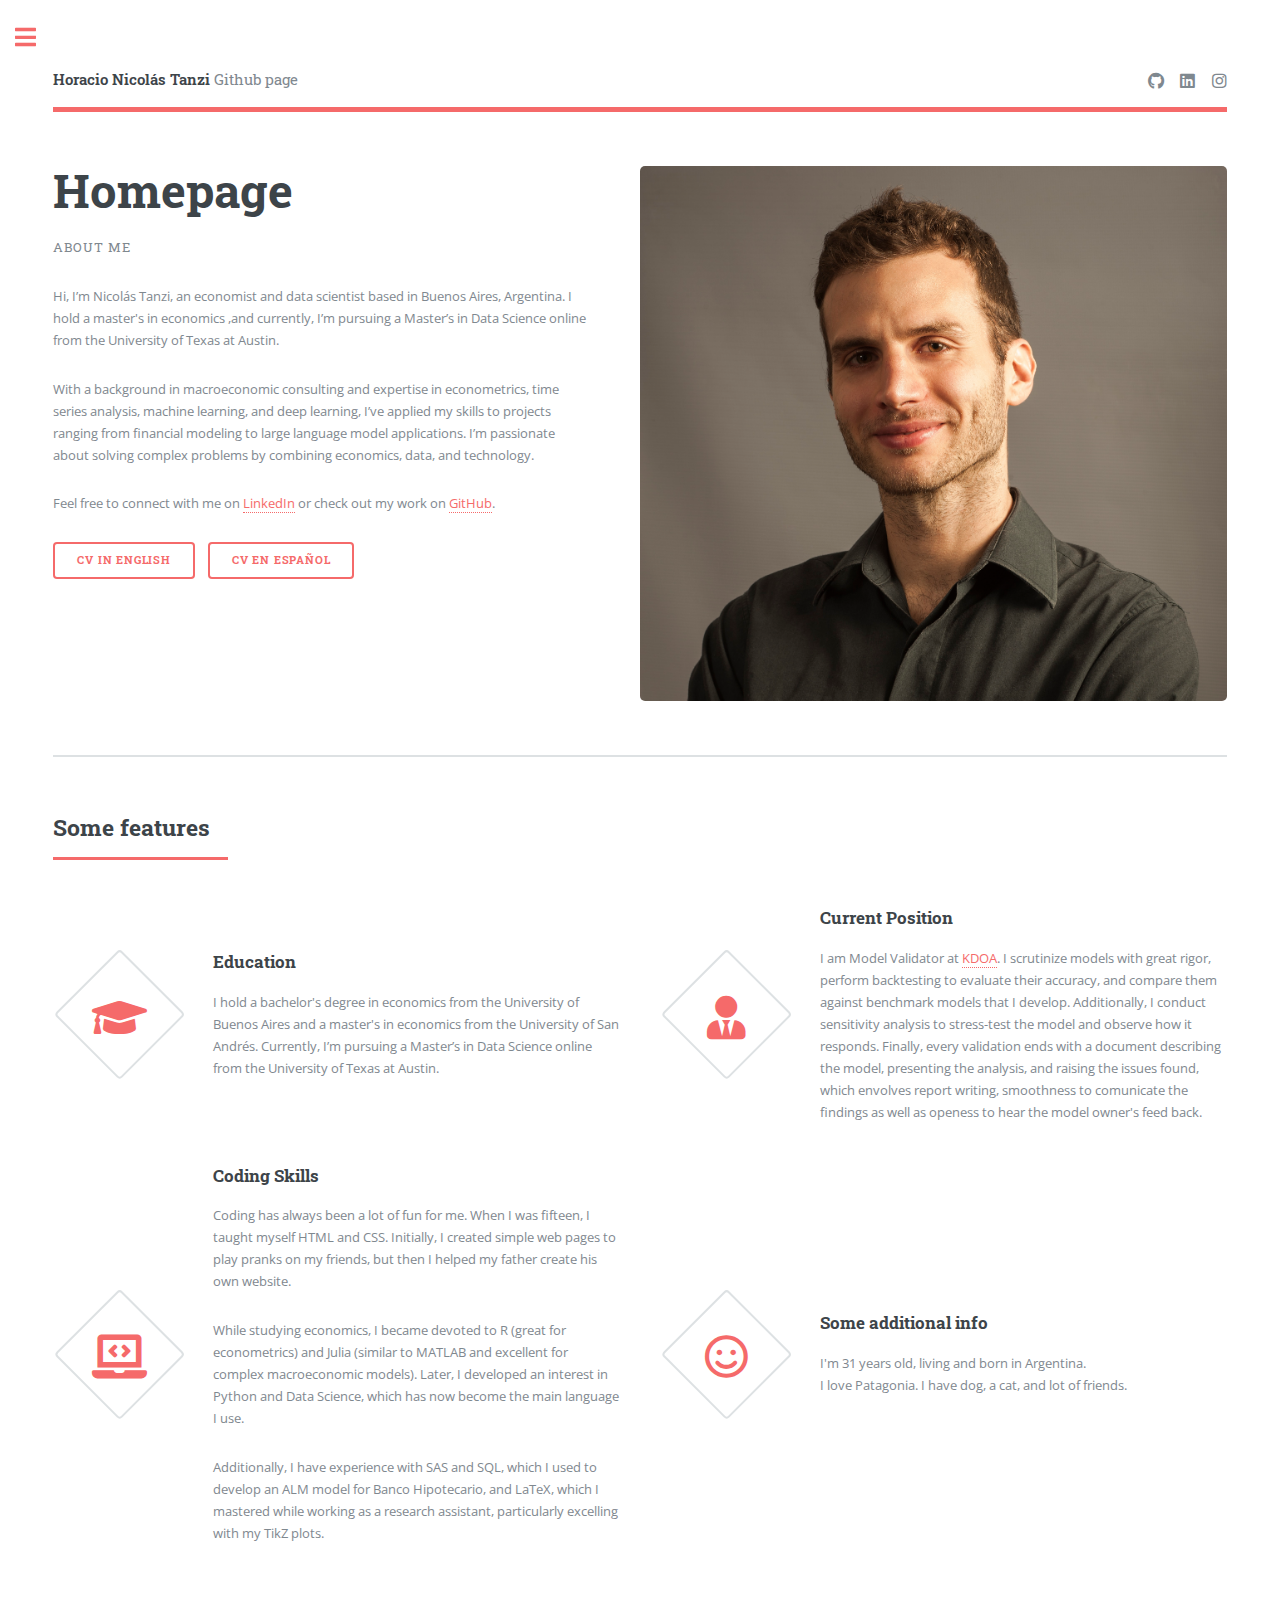
==== commit 1dea77af: "first update 2024" ====
--- a/index.html
+++ b/index.html
@@ -1,169 +1,251 @@
-<!DOCTYPE HTML>
+<!DOCTYPE html>
 <html>
-	<head>
-		<title>Nicolas Tanzi</title>
-		<meta charset="utf-8" />
-		<meta name="viewport" content="width=device-width, initial-scale=1, user-scalable=no" />
-		<link rel="stylesheet" href="assets/css/main.css" />
-	</head>
-	<body class="is-preload">
-
-		<!-- Wrapper -->
-			<div id="wrapper">
-
-				<!-- Main -->
-					<div id="main">
-						<div class="inner">
-
-							<!-- Header -->
-								<header id="header">
-									<a href="index.html" class="logo"><strong>Horacio Nicolás Tanzi</strong> Github page</a>
-									<ul class="icons">
-										<li><a href="https://github.com/nicotanzi" class="icon brands fa-github"><span class="label">GitHub</span></a></li>
-										<li><a href="https://www.linkedin.com/in/nico-tanzi/" class="icon brands fa-linkedin"><span class="label">LinkedIn</span></a></li>
-										<li><a href="https://www.instagram.com/tanzinicolas" class="icon brands fa-instagram"><span class="label">Instagram</span></a></li>
-									</ul>
-								</header>
-
-							<!-- Banner -->
-								<section id="banner">
-									<div class="content">
-										<header>
-											<h1>Homepage</h1>
-											<p>About me</p>
-										</header>
-										<p>I am an economist, writing my magister thesis and looking forward into applying for a PhD.
-										I am currently teaching undergraduate courses (mainly in microeconomics) in several argentinian universities such as: UBA, UCEMA, UTDT, UCA among others.</p>
-										<ul class="actions">
-											<li><a href="CV\CV - Tanzi, Horacio Nicolas EN.pdf" class="button big">CV in english</a></li>
-											<li><a href="CV\CV - Tanzi, Horacio Nicolás ES.pdf" class="button big">CV en español</a></li>
-										</ul>
-									</div>
-									<span class="image object">
-										<img src="images/pic02.jpg" alt="" />
-									</span>
-								</section>
-
-							<!-- Información -->
-								<section>
-									<header class="major">
-										<h2>Some features</h2>
-									</header>
-									<div class="features">
-										<article>
-											<span class="icon solid fa-graduation-cap"></span>
-											<div class="content">
-												<h3>Education</h3>
-												<p>I have an undergraduate degree in economics at Universidad de Buenos Aires. And I writing my final thesis for my magister degree in economics at Universidad de San Andrés (UdeSA).</p>
-											</div>
-										</article>
-										<article>
-											<span class="icon solid fa-user-tie"></span>
-											<div class="content">
-												<h3>Working Experience</h3>
-												<p>Currently I am a full time undergraduate teacher in several universities (UCEMA, UTDT, UCA, USAL & UB), giving lectures in courses of microeconmics (mainly), macroeconmics and econometrics.
-												<br>In the past, I worked in economic consulting firms such as FIEL, ABECEB and Beex.</p>
-											</div>
-										</article>
-										<article>
-											<span class="icon solid fa-laptop-code"></span>
-											<div class="content">
-												<h3>Coding Skills</h3>
-												<p>Coding has always be a lot of fun for me. When I was a fifteen yo, I self-taught me HTML and CSS (as you can see).
-													<br>Now I focus on R, Julia, STATA and Latex (sepcially on TickZ).
-													Also, I used to programmed intesively in SAS, SQL and MATLAB.</p>
-											</div>
-										</article>
-										<article>
-											<span class="icon fa-smile"></span>
-											<div class="content">
-												<h3>Some additional info</h3>
-												<p>I'm 28 years old, living and born in Merlo (an small city close to Buenos Aires), Argentina.
-													<br> I love my family and my friends (yes, I am too cheesy sometimes). I enjoy hiking, swimming, and playing football. </p>
-											</div>
-										</article>
-									</div>
-								</section>
-
-						</div>
-					</div>
-
-				<!-- Barra Lateral -->
-					<div id="sidebar">
-						<div class="inner">
-
-							<!-- Panel de búsqueda -->
-								<section id="search" class="alt">
-									<form method="post" action="#">
-										<input type="text" name="query" id="query" placeholder="Search" />
-									</form>
-								</section>
-
-							<!-- Menu -->
-								<nav id="menu">
-									<header class="major">
-										<h2>Menu</h2>
-									</header>
-									<ul>
-										<li><a href="index.html">Homepage</a></li>
-										<li><a href="resume.html">Resume</a></li>
-										<li><a href="coding_sample.html">Coding Sample</a></li>
-										<li>
-											<span class="opener">Teaching</span>
-											<ul>
-												<li><a href="#">Recursive Macroeconomics - UdeSA</a></li>
-												<li><a href="#">Teoría Microeconómica - UCEMA</a></li>
-												<li><a href="#">Econometría - UB</a></li>
-												<li><a href="#">Economía II - UTDT</a></li>
-												<li><a href="#">Microeconomía - USAL</a></li>
-												<li><a href="#">Microeconomía Superior - USAL</a></li>
-												<li><a href="#">Introducción a la Microeconomía - UCA</a></li>
-												<li><a href="#">Microeconomía I - UBA</a></li>
-												<li><a href="#">Introducción a la Microeconomía - UdeSA</a></li>
-											</ul>
-										</li>
-										<li><a href="#">Magister Thesis</a></li>
-										<li>
-											<span class="opener">Other Projects</span>
-											<ul>
-												<li><a href="#">Gender Gap</a></li>
-												<li><a href="#">A guide to HANK</a></li>
-												<li><a href="#">Value Function Iteration in Julia</a></li>
-											</ul>
-										</li>
-									</ul>
-								</nav>
-
-							<!-- Contacto -->
-								<section>
-									<header class="major">
-										<h2>Contact info</h2>
-									</header>
-									<!-- <p>Some optional text.</p> -->
-									<ul class="contact">
-										<li class="icon solid fa-envelope">nico[.]tanzi[a]gmail[.]com</li>
-										<li class="icon solid fa-phone"> +54 11 3619-xxxx</li>
-										<li class="icon solid fa-home">Merlo, Buenos Aires<br />
-										Argentina</li>
-									</ul>
-								</section>
-
-							<!-- Pie -->
-								<footer id="footer">
-									<p class="copyright"> Thanks for visiting this humble page! Have a nice day!</p>
-								</footer>
-
-						</div>
-					</div>
-
-			</div>
-
-		<!-- Scripts -->
-			<script src="assets/js/jquery.min.js"></script>
-			<script src="assets/js/browser.min.js"></script>
-			<script src="assets/js/breakpoints.min.js"></script>
-			<script src="assets/js/util.js"></script>
-			<script src="assets/js/main.js"></script>
-
-	</body>
+  <head>
+    <title>Nicolas Tanzi</title>
+    <meta charset="utf-8" />
+    <meta
+      name="viewport"
+      content="width=device-width, initial-scale=1, user-scalable=no"
+    />
+    <link rel="stylesheet" href="assets/css/main.css" />
+  </head>
+  <body class="is-preload">
+    <!-- Wrapper -->
+    <div id="wrapper">
+      <!-- Main -->
+      <div id="main">
+        <div class="inner">
+          <!-- Header -->
+          <header id="header">
+            <a href="index.html" class="logo"
+              ><strong>Horacio Nicolás Tanzi</strong> Github page</a
+            >
+            <ul class="icons">
+              <li>
+                <a
+                  href="https://github.com/nicotanzi"
+                  class="icon brands fa-github"
+                  ><span class="label">GitHub</span></a
+                >
+              </li>
+              <li>
+                <a
+                  href="https://www.linkedin.com/in/nico-tanzi/"
+                  class="icon brands fa-linkedin"
+                  ><span class="label">LinkedIn</span></a
+                >
+              </li>
+              <li>
+                <a
+                  href="https://www.instagram.com/tanzinicolas"
+                  class="icon brands fa-instagram"
+                  ><span class="label">Instagram</span></a
+                >
+              </li>
+            </ul>
+          </header>
+
+          <!-- Banner -->
+          <section id="banner">
+            <div class="content">
+              <header>
+                <h1>Homepage</h1>
+                <p>About me</p>
+              </header>
+              <p>
+                Hi, I’m Nicolás Tanzi, an economist and data scientist based in
+                Buenos Aires, Argentina. I hold a master's in economics ,and
+                currently, I’m pursuing a Master’s in Data Science online from
+                the University of Texas at Austin.
+              </p>
+              <p>
+                With a background in macroeconomic consulting and expertise in
+                econometrics, time series analysis, machine learning, and deep
+                learning, I’ve applied my skills to projects ranging from
+                financial modeling to large language model applications. I’m
+                passionate about solving complex problems by combining
+                economics, data, and technology.
+              </p>
+              <p>
+                Feel free to connect with me on
+                <a href="https://www.linkedin.com/in/nico-tanzi/?locale=en_US"
+                  >LinkedIn</a
+                >
+                or check out my work on
+                <a href="https://github.com/nicotanzi">GitHub</a>.
+              </p>
+              <ul class="actions">
+                <li>
+                  <a href="CV\Tanzi CV EN.pdf" class="button big"
+                    >CV in english</a
+                  >
+                </li>
+                <li>
+                  <a href="CV\Tanzi CV ES.pdf" class="button big"
+                    >CV en español</a
+                  >
+                </li>
+              </ul>
+            </div>
+            <span class="image object">
+              <img src="images/pic12.jpg" alt="" />
+            </span>
+          </section>
+
+          <!-- Información -->
+          <section>
+            <header class="major">
+              <h2>Some features</h2>
+            </header>
+            <div class="features">
+              <article>
+                <span class="icon solid fa-graduation-cap"></span>
+                <div class="content">
+                  <h3>Education</h3>
+                  <p>
+                    I hold a bachelor's degree in economics from the University
+                    of Buenos Aires and a master's in economics from the
+                    University of San Andrés. Currently, I’m pursuing a Master’s
+                    in Data Science online from the University of Texas at
+                    Austin.
+                  </p>
+                </div>
+              </article>
+              <article>
+                <span class="icon solid fa-user-tie"></span>
+                <div class="content">
+                  <h3>Current Position</h3>
+                  <p>
+                    I am Model Validator at
+                    <a href="https://kdoden.com/about/">KDOA</a>. I scrutinize
+                    models with great rigor, perform backtesting to evaluate
+                    their accuracy, and compare them against benchmark models
+                    that I develop. Additionally, I conduct sensitivity analysis
+                    to stress-test the model and observe how it responds.
+                    Finally, every validation ends with a document describing
+                    the model, presenting the analysis, and raising the issues
+                    found, which envolves report writing, smoothness to
+                    comunicate the findings as well as openess to hear the model
+                    owner's feed back.
+                  </p>
+                </div>
+              </article>
+              <article>
+                <span class="icon solid fa-laptop-code"></span>
+                <div class="content">
+                  <h3>Coding Skills</h3>
+                  <p>
+                    Coding has always been a lot of fun for me. When I was
+                    fifteen, I taught myself HTML and CSS. Initially, I created
+                    simple web pages to play pranks on my friends, but then I
+                    helped my father create his own website.
+                  </p>
+                  <p>
+                    While studying economics, I became devoted to R (great for
+                    econometrics) and Julia (similar to MATLAB and excellent for
+                    complex macroeconomic models). Later, I developed an
+                    interest in Python and Data Science, which has now become
+                    the main language I use.
+                  </p>
+                  <p>
+                    Additionally, I have experience with SAS and SQL, which I
+                    used to develop an ALM model for Banco Hipotecario, and
+                    LaTeX, which I mastered while working as a research
+                    assistant, particularly excelling with my TikZ plots.
+                  </p>
+                </div>
+              </article>
+              <article>
+                <span class="icon fa-smile"></span>
+                <div class="content">
+                  <h3>Some additional info</h3>
+                  <p>
+                    I'm 31 years old, living and born in Argentina. <br />
+                    I love Patagonia. I have dog, a cat, and lot of friends.
+                  </p>
+                </div>
+              </article>
+            </div>
+          </section>
+        </div>
+      </div>
+
+      <!-- Barra Lateral -->
+      <div id="sidebar">
+        <div class="inner">
+          <!-- Panel de búsqueda -->
+          <section id="search" class="alt">
+            <form method="post" action="#">
+              <input type="text" name="query" id="query" placeholder="Search" />
+            </form>
+          </section>
+
+          <!-- Menu -->
+          <nav id="menu">
+            <header class="major">
+              <h2>Menu</h2>
+            </header>
+            <ul>
+              <li><a href="index.html">Homepage</a></li>
+              <li><a href="resume.html">Resume</a></li>
+              <li><a href="coding_sample.html">Coding Sample</a></li>
+              <li>
+                <span class="opener">Teaching</span>
+                <ul>
+                  <li><a href="#">Recursive Macroeconomics - UdeSA</a></li>
+                  <li><a href="#">Teoría Microeconómica - UCEMA</a></li>
+                  <li><a href="#">Econometría - UB</a></li>
+                  <li><a href="#">Economía II - UTDT</a></li>
+                  <li><a href="#">Microeconomía - USAL</a></li>
+                  <li><a href="#">Microeconomía Superior - USAL</a></li>
+                  <li><a href="#">Introducción a la Microeconomía - UCA</a></li>
+                  <li><a href="#">Microeconomía I - UBA</a></li>
+                  <li>
+                    <a href="#">Introducción a la Microeconomía - UdeSA</a>
+                  </li>
+                </ul>
+              </li>
+              <li><a href="#">Magister Thesis</a></li>
+              <li>
+                <span class="opener">Other Projects</span>
+                <ul>
+                  <li><a href="#">Gender Gap</a></li>
+                  <li><a href="#">A guide to HANK</a></li>
+                  <li><a href="#">Value Function Iteration in Julia</a></li>
+                </ul>
+              </li>
+            </ul>
+          </nav>
+
+          <!-- Contacto -->
+          <section>
+            <header class="major">
+              <h2>Contact info</h2>
+            </header>
+            <!-- <p>Some optional text.</p> -->
+            <ul class="contact">
+              <li class="icon solid fa-envelope">nico[.]tanzi[a]gmail[.]com</li>
+              <li class="icon solid fa-phone">+54 11 3619-xxxx</li>
+              <li class="icon solid fa-home">
+                Ciudad Autónoma de Buenos Aires,<br />
+                Argentina
+              </li>
+            </ul>
+          </section>
+
+          <!-- Pie -->
+          <footer id="footer">
+            <p class="copyright">Thanks for visiting!</p>
+          </footer>
+        </div>
+      </div>
+    </div>
+
+    <!-- Scripts -->
+    <script src="assets/js/jquery.min.js"></script>
+    <script src="assets/js/browser.min.js"></script>
+    <script src="assets/js/breakpoints.min.js"></script>
+    <script src="assets/js/util.js"></script>
+    <script src="assets/js/main.js"></script>
+  </body>
 </html>
--- a/assets/css/main.css
+++ b/assets/css/main.css
@@ -1715,7 +1715,7 @@
       margin: 0 2em 0 0; }
       .features article .image img {
         display: block;
-        height: 7em; }
+        width: 7em; }
     .features article .content {
       -moz-flex-grow: 1;
       -webkit-flex-grow: 1;
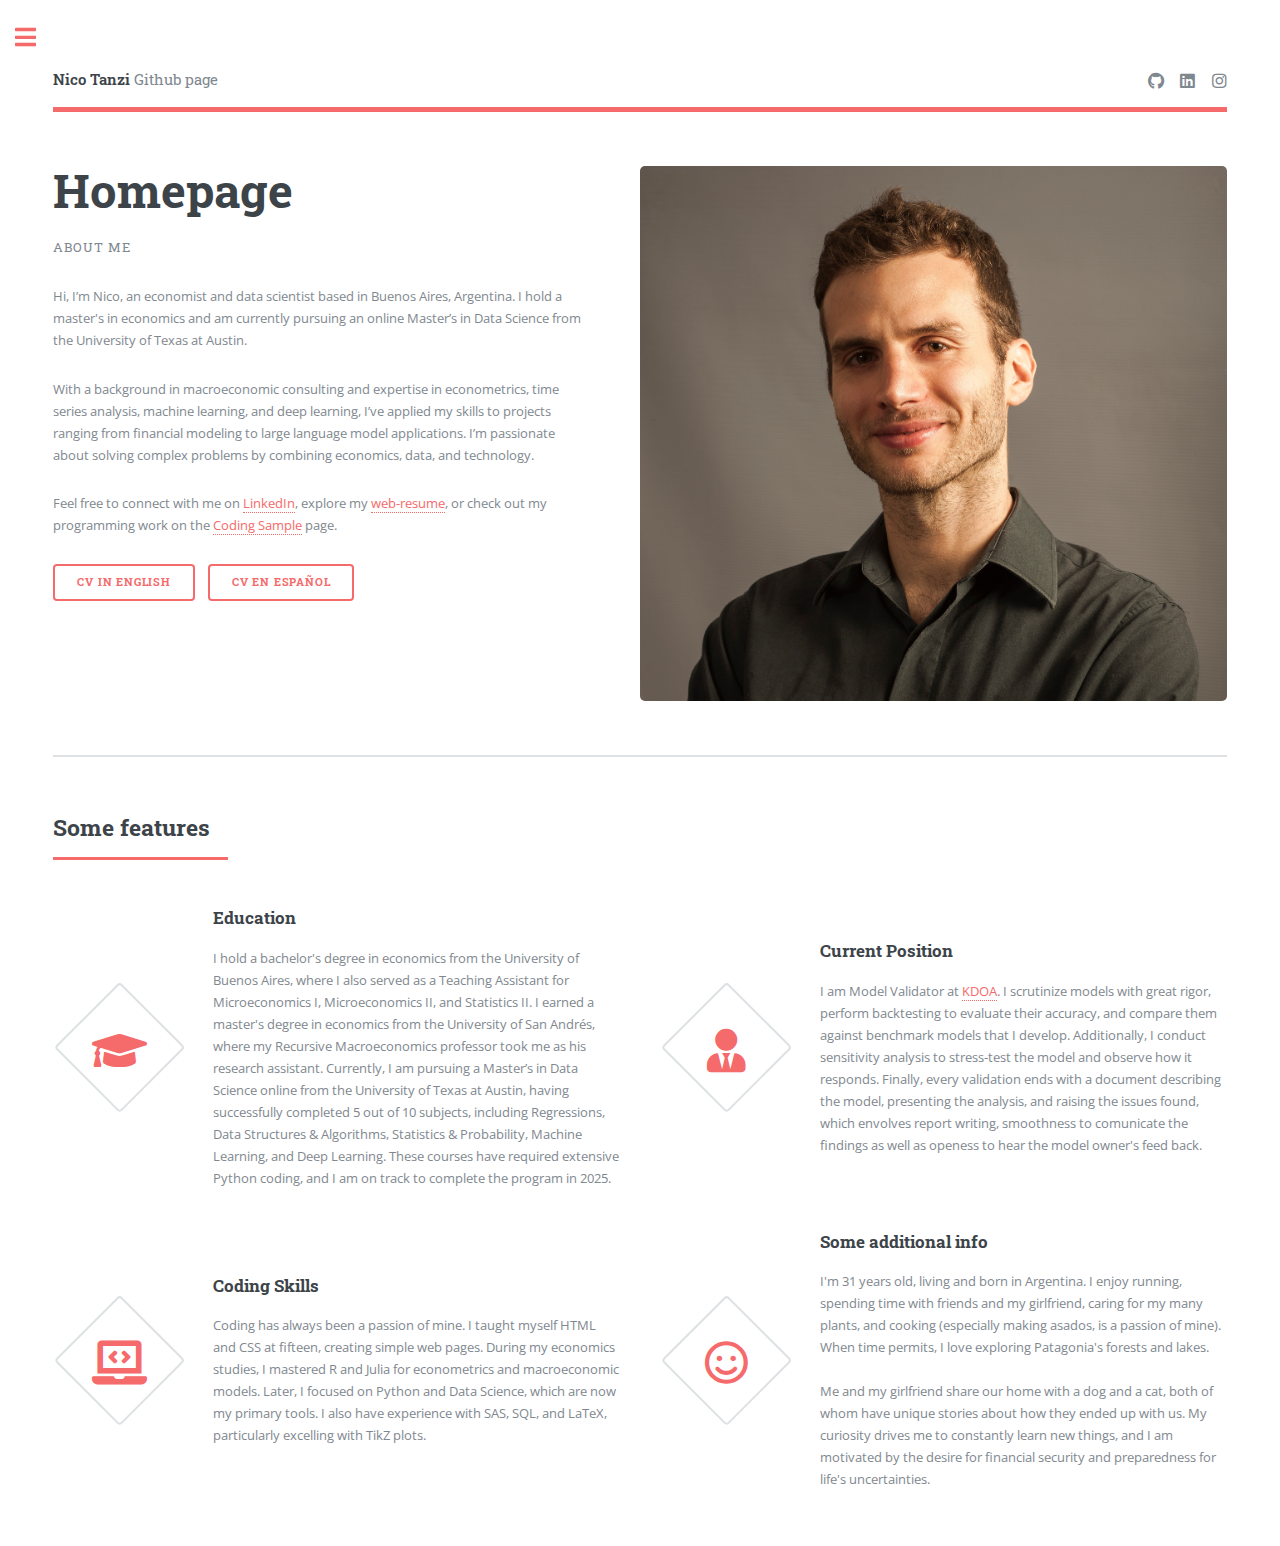
==== commit be79d8b8: "improve homepage" ====
--- a/index.html
+++ b/index.html
@@ -1,7 +1,7 @@
 <!DOCTYPE html>
 <html>
   <head>
-    <title>Nicolas Tanzi</title>
+    <title>Nico Tanzi</title>
     <meta charset="utf-8" />
     <meta
       name="viewport"
@@ -18,7 +18,7 @@
           <!-- Header -->
           <header id="header">
             <a href="index.html" class="logo"
-              ><strong>Horacio Nicolás Tanzi</strong> Github page</a
+              ><strong>Nico Tanzi</strong> Github page</a
             >
             <ul class="icons">
               <li>
@@ -53,10 +53,10 @@
                 <p>About me</p>
               </header>
               <p>
-                Hi, I’m Nicolás Tanzi, an economist and data scientist based in
-                Buenos Aires, Argentina. I hold a master's in economics ,and
-                currently, I’m pursuing a Master’s in Data Science online from
-                the University of Texas at Austin.
+                Hi, I’m Nico, an economist and data scientist based in Buenos
+                Aires, Argentina. I hold a master's in economics and am
+                currently pursuing an online Master’s in Data Science from the
+                University of Texas at Austin.
               </p>
               <p>
                 With a background in macroeconomic consulting and expertise in
@@ -70,9 +70,14 @@
                 Feel free to connect with me on
                 <a href="https://www.linkedin.com/in/nico-tanzi/?locale=en_US"
                   >LinkedIn</a
-                >
-                or check out my work on
-                <a href="https://github.com/nicotanzi">GitHub</a>.
+                >, explore my
+                <a href="https://nicotanzi.github.io/resume.html">web-resume</a
+                >, or check out my programming work on the
+                <a href="https://nicotanzi.github.io/coding_sample.html"
+                  >Coding Sample</a
+                >
+                page.
+                <!--<a href="https://github.com/nicotanzi">GitHub</a>.-->
               </p>
               <ul class="actions">
                 <li>
@@ -104,10 +109,17 @@
                   <h3>Education</h3>
                   <p>
                     I hold a bachelor's degree in economics from the University
-                    of Buenos Aires and a master's in economics from the
-                    University of San Andrés. Currently, I’m pursuing a Master’s
-                    in Data Science online from the University of Texas at
-                    Austin.
+                    of Buenos Aires, where I also served as a Teaching Assistant
+                    for Microeconomics I, Microeconomics II, and Statistics II.
+                    I earned a master's degree in economics from the University
+                    of San Andrés, where my Recursive Macroeconomics professor
+                    took me as his research assistant. Currently, I am pursuing
+                    a Master’s in Data Science online from the University of
+                    Texas at Austin, having successfully completed 5 out of 10
+                    subjects, including Regressions, Data Structures &
+                    Algorithms, Statistics & Probability, Machine Learning, and
+                    Deep Learning. These courses have required extensive Python
+                    coding, and I am on track to complete the program in 2025.
                   </p>
                 </div>
               </article>
@@ -135,23 +147,13 @@
                 <div class="content">
                   <h3>Coding Skills</h3>
                   <p>
-                    Coding has always been a lot of fun for me. When I was
-                    fifteen, I taught myself HTML and CSS. Initially, I created
-                    simple web pages to play pranks on my friends, but then I
-                    helped my father create his own website.
-                  </p>
-                  <p>
-                    While studying economics, I became devoted to R (great for
-                    econometrics) and Julia (similar to MATLAB and excellent for
-                    complex macroeconomic models). Later, I developed an
-                    interest in Python and Data Science, which has now become
-                    the main language I use.
-                  </p>
-                  <p>
-                    Additionally, I have experience with SAS and SQL, which I
-                    used to develop an ALM model for Banco Hipotecario, and
-                    LaTeX, which I mastered while working as a research
-                    assistant, particularly excelling with my TikZ plots.
+                    Coding has always been a passion of mine. I taught myself
+                    HTML and CSS at fifteen, creating simple web pages. During
+                    my economics studies, I mastered R and Julia for
+                    econometrics and macroeconomic models. Later, I focused on
+                    Python and Data Science, which are now my primary tools. I
+                    also have experience with SAS, SQL, and LaTeX, particularly
+                    excelling with TikZ plots.
                   </p>
                 </div>
               </article>
@@ -160,8 +162,17 @@
                 <div class="content">
                   <h3>Some additional info</h3>
                   <p>
-                    I'm 31 years old, living and born in Argentina. <br />
-                    I love Patagonia. I have dog, a cat, and lot of friends.
+                    I'm 31 years old, living and born in Argentina. I enjoy
+                    running, spending time with friends and my girlfriend,
+                    caring for my many plants, and cooking (especially making
+                    asados, is a passion of mine). When time permits, I love
+                    exploring Patagonia's forests and lakes.<br />
+                    <br />
+                    Me and my girlfriend share our home with a dog and a cat,
+                    both of whom have unique stories about how they ended up
+                    with us. My curiosity drives me to constantly learn new
+                    things, and I am motivated by the desire for financial
+                    security and preparedness for life's uncertainties.
                   </p>
                 </div>
               </article>
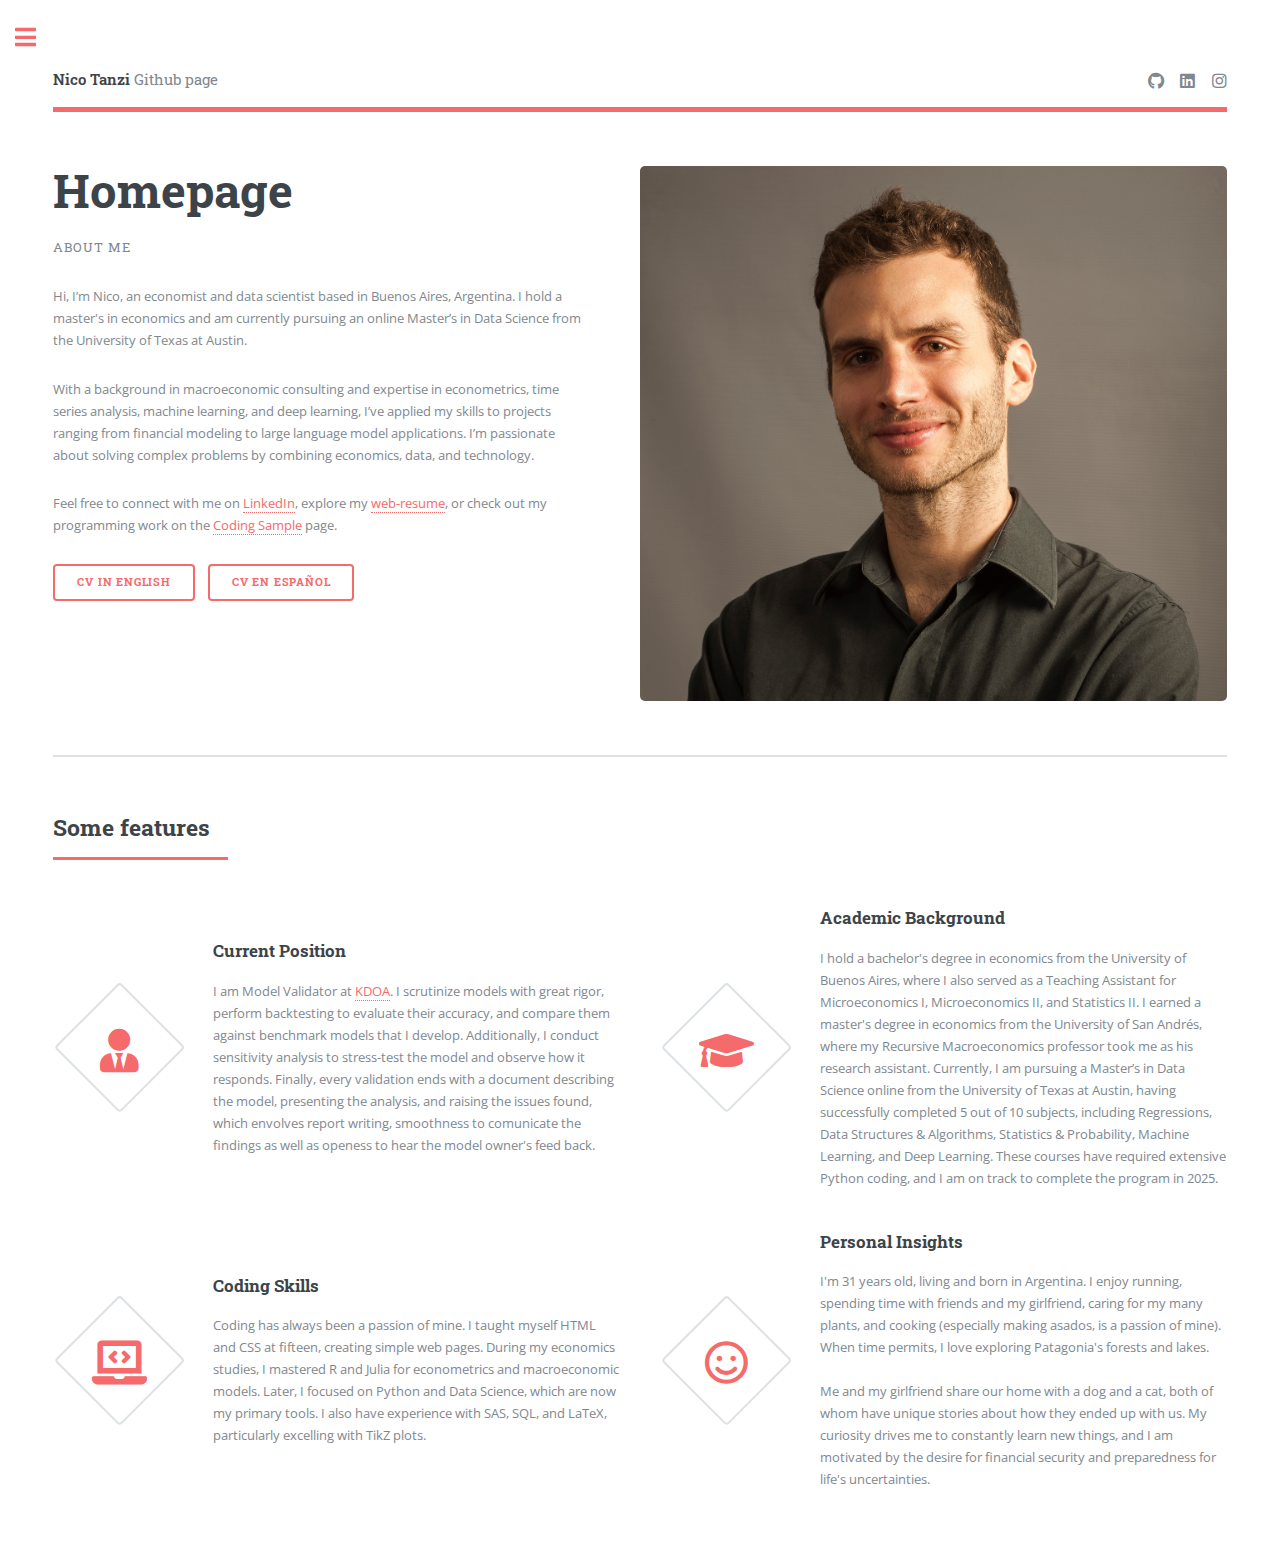
==== commit 2465dcd1: "homepage small edits" ====
--- a/index.html
+++ b/index.html
@@ -104,9 +104,28 @@
             </header>
             <div class="features">
               <article>
+                <span class="icon solid fa-user-tie"></span>
+                <div class="content">
+                  <h3>Current Position</h3>
+                  <p>
+                    I am Model Validator at
+                    <a href="https://kdoden.com/about/">KDOA</a>. I scrutinize
+                    models with great rigor, perform backtesting to evaluate
+                    their accuracy, and compare them against benchmark models
+                    that I develop. Additionally, I conduct sensitivity analysis
+                    to stress-test the model and observe how it responds.
+                    Finally, every validation ends with a document describing
+                    the model, presenting the analysis, and raising the issues
+                    found, which envolves report writing, smoothness to
+                    comunicate the findings as well as openess to hear the model
+                    owner's feed back.
+                  </p>
+                </div>
+              </article>
+              <article>
                 <span class="icon solid fa-graduation-cap"></span>
                 <div class="content">
-                  <h3>Education</h3>
+                  <h3>Academic Background</h3>
                   <p>
                     I hold a bachelor's degree in economics from the University
                     of Buenos Aires, where I also served as a Teaching Assistant
@@ -124,25 +143,6 @@
                 </div>
               </article>
               <article>
-                <span class="icon solid fa-user-tie"></span>
-                <div class="content">
-                  <h3>Current Position</h3>
-                  <p>
-                    I am Model Validator at
-                    <a href="https://kdoden.com/about/">KDOA</a>. I scrutinize
-                    models with great rigor, perform backtesting to evaluate
-                    their accuracy, and compare them against benchmark models
-                    that I develop. Additionally, I conduct sensitivity analysis
-                    to stress-test the model and observe how it responds.
-                    Finally, every validation ends with a document describing
-                    the model, presenting the analysis, and raising the issues
-                    found, which envolves report writing, smoothness to
-                    comunicate the findings as well as openess to hear the model
-                    owner's feed back.
-                  </p>
-                </div>
-              </article>
-              <article>
                 <span class="icon solid fa-laptop-code"></span>
                 <div class="content">
                   <h3>Coding Skills</h3>
@@ -160,7 +160,7 @@
               <article>
                 <span class="icon fa-smile"></span>
                 <div class="content">
-                  <h3>Some additional info</h3>
+                  <h3>Personal Insights</h3>
                   <p>
                     I'm 31 years old, living and born in Argentina. I enjoy
                     running, spending time with friends and my girlfriend,
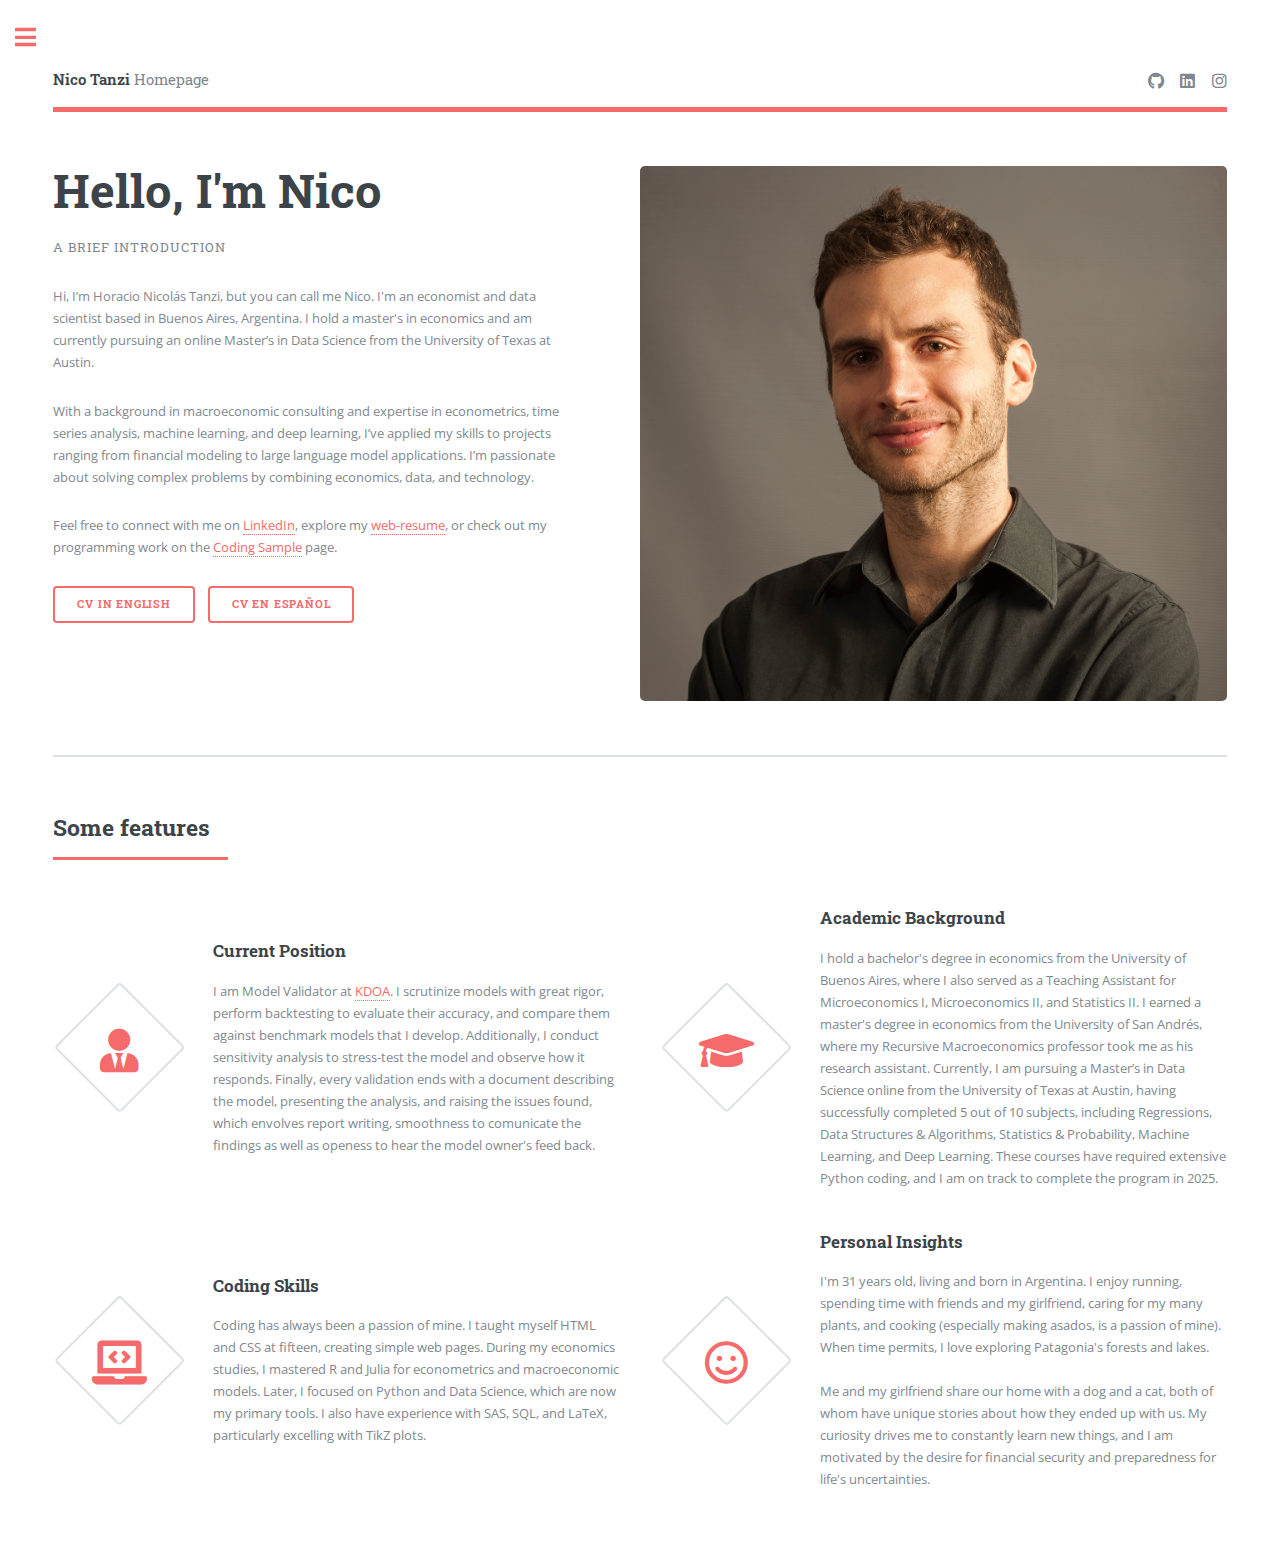
==== commit 779b149b: "changing some titles" ====
--- a/index.html
+++ b/index.html
@@ -1,7 +1,7 @@
 <!DOCTYPE html>
 <html>
   <head>
-    <title>Nico Tanzi</title>
+    <title>Nico Tanzi - Homepage</title>
     <meta charset="utf-8" />
     <meta
       name="viewport"
@@ -18,7 +18,7 @@
           <!-- Header -->
           <header id="header">
             <a href="index.html" class="logo"
-              ><strong>Nico Tanzi</strong> Github page</a
+              ><strong>Nico Tanzi</strong> Homepage</a
             >
             <ul class="icons">
               <li>
@@ -49,14 +49,14 @@
           <section id="banner">
             <div class="content">
               <header>
-                <h1>Homepage</h1>
-                <p>About me</p>
+                <h1>Hello, I'm Nico</h1>
+                <p>A Brief Introduction</p>
               </header>
               <p>
-                Hi, I’m Nico, an economist and data scientist based in Buenos
-                Aires, Argentina. I hold a master's in economics and am
-                currently pursuing an online Master’s in Data Science from the
-                University of Texas at Austin.
+                Hi, I’m Horacio Nicolás Tanzi, but you can call me Nico. I'm an
+                economist and data scientist based in Buenos Aires, Argentina. I
+                hold a master's in economics and am currently pursuing an online
+                Master’s in Data Science from the University of Texas at Austin.
               </p>
               <p>
                 With a background in macroeconomic consulting and expertise in
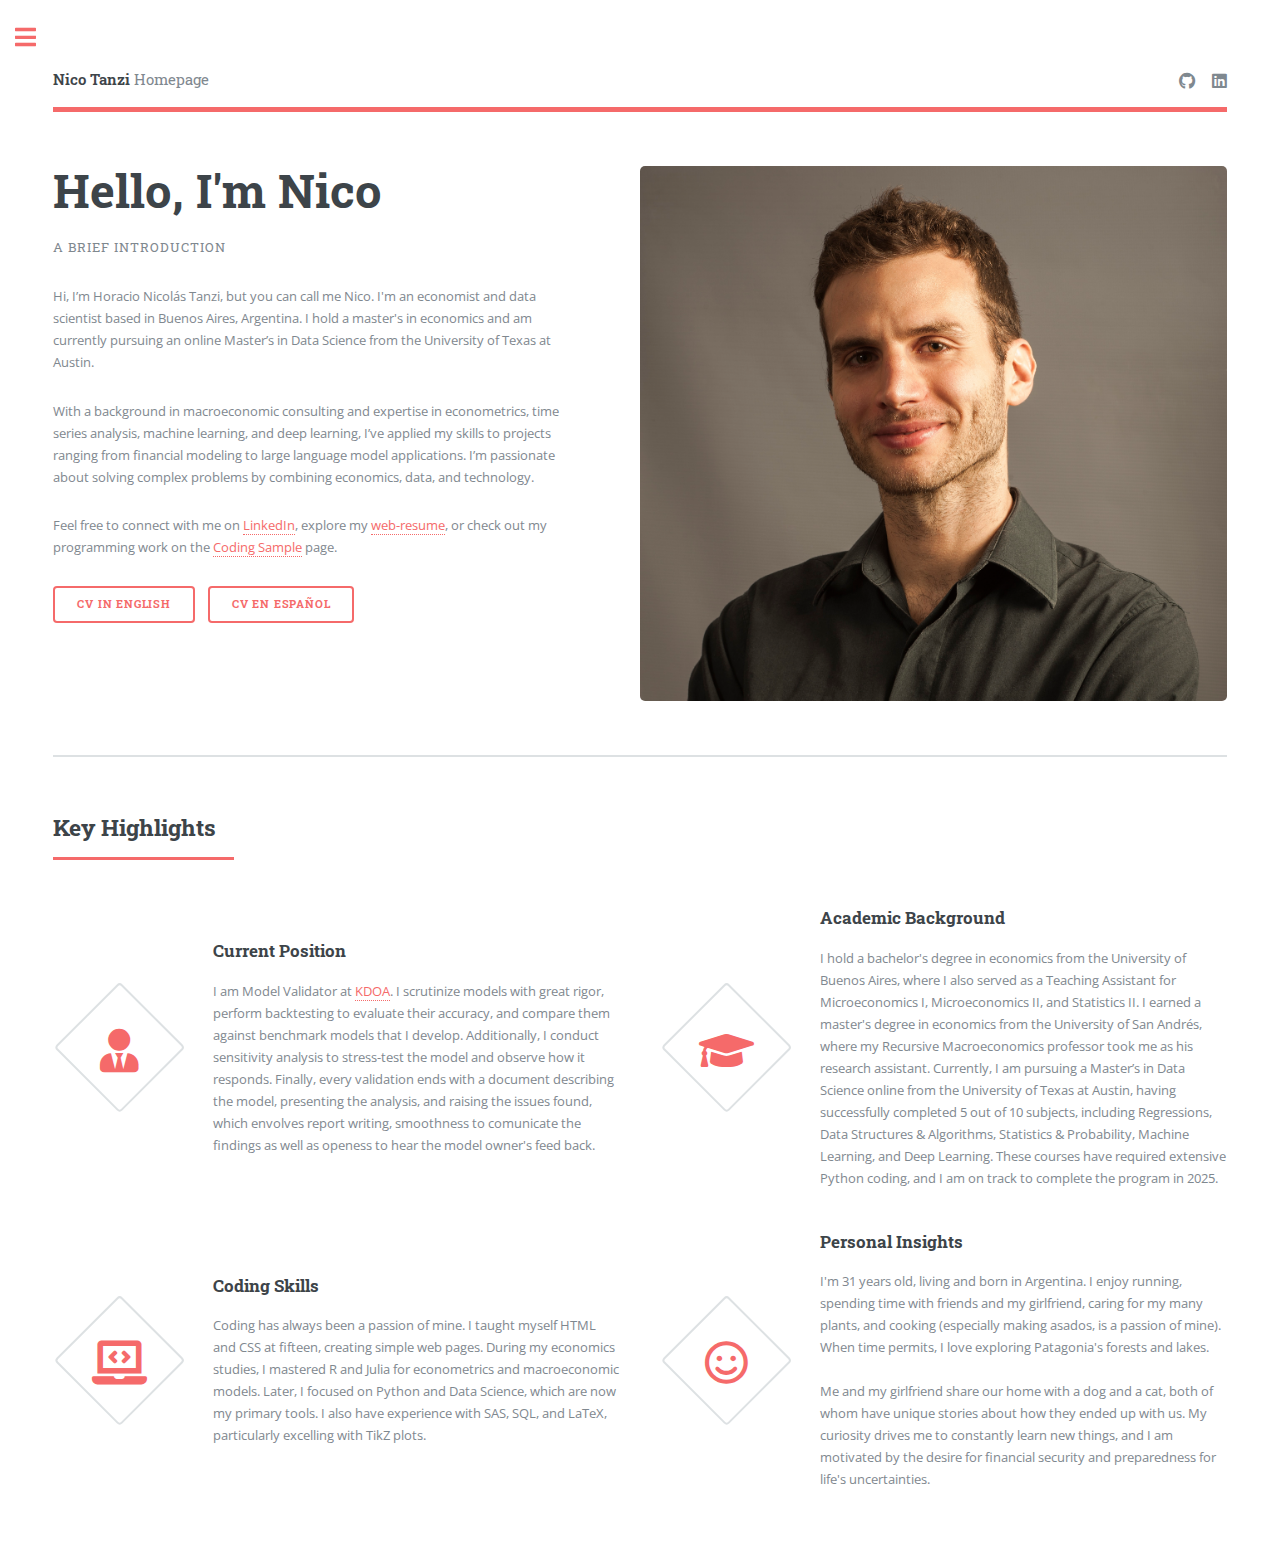
==== commit 9696fb83: "big edits in coding sample" ====
--- a/index.html
+++ b/index.html
@@ -35,13 +35,15 @@
                   ><span class="label">LinkedIn</span></a
                 >
               </li>
-              <li>
+              <!--
+			  <li>
                 <a
                   href="https://www.instagram.com/tanzinicolas"
                   class="icon brands fa-instagram"
                   ><span class="label">Instagram</span></a
                 >
               </li>
+			  -->
             </ul>
           </header>
 
@@ -100,7 +102,7 @@
           <!-- Información -->
           <section>
             <header class="major">
-              <h2>Some features</h2>
+              <h2>Key Highlights</h2>
             </header>
             <div class="features">
               <article>
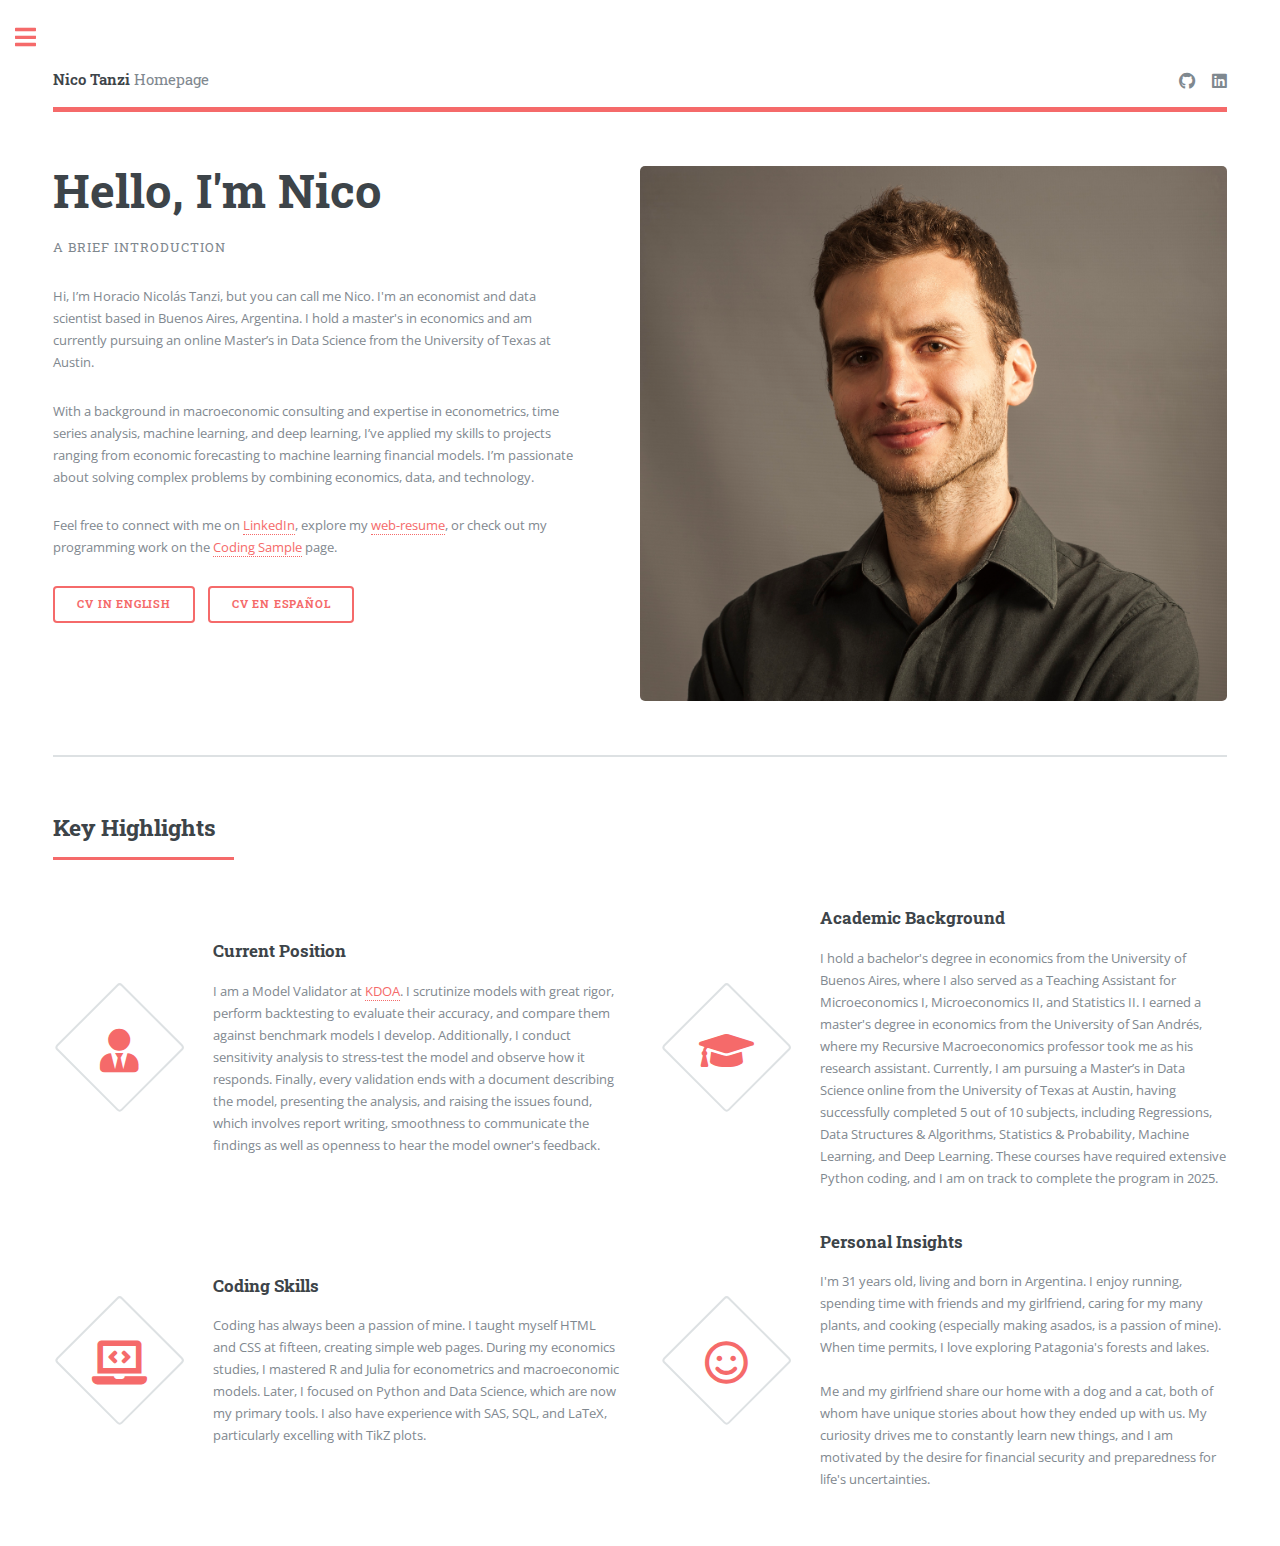
==== commit 9174c4da: "typos corrected" ====
--- a/index.html
+++ b/index.html
@@ -64,7 +64,7 @@
                 With a background in macroeconomic consulting and expertise in
                 econometrics, time series analysis, machine learning, and deep
                 learning, I’ve applied my skills to projects ranging from
-                financial modeling to large language model applications. I’m
+                economic forecasting to machine learning financial models. I’m
                 passionate about solving complex problems by combining
                 economics, data, and technology.
               </p>
@@ -110,17 +110,17 @@
                 <div class="content">
                   <h3>Current Position</h3>
                   <p>
-                    I am Model Validator at
+                    I am a Model Validator at
                     <a href="https://kdoden.com/about/">KDOA</a>. I scrutinize
                     models with great rigor, perform backtesting to evaluate
-                    their accuracy, and compare them against benchmark models
-                    that I develop. Additionally, I conduct sensitivity analysis
-                    to stress-test the model and observe how it responds.
-                    Finally, every validation ends with a document describing
-                    the model, presenting the analysis, and raising the issues
-                    found, which envolves report writing, smoothness to
-                    comunicate the findings as well as openess to hear the model
-                    owner's feed back.
+                    their accuracy, and compare them against benchmark models I
+                    develop. Additionally, I conduct sensitivity analysis to
+                    stress-test the model and observe how it responds. Finally,
+                    every validation ends with a document describing the model,
+                    presenting the analysis, and raising the issues found, which
+                    involves report writing, smoothness to communicate the
+                    findings as well as openness to hear the model owner's
+                    feedback.
                   </p>
                 </div>
               </article>
